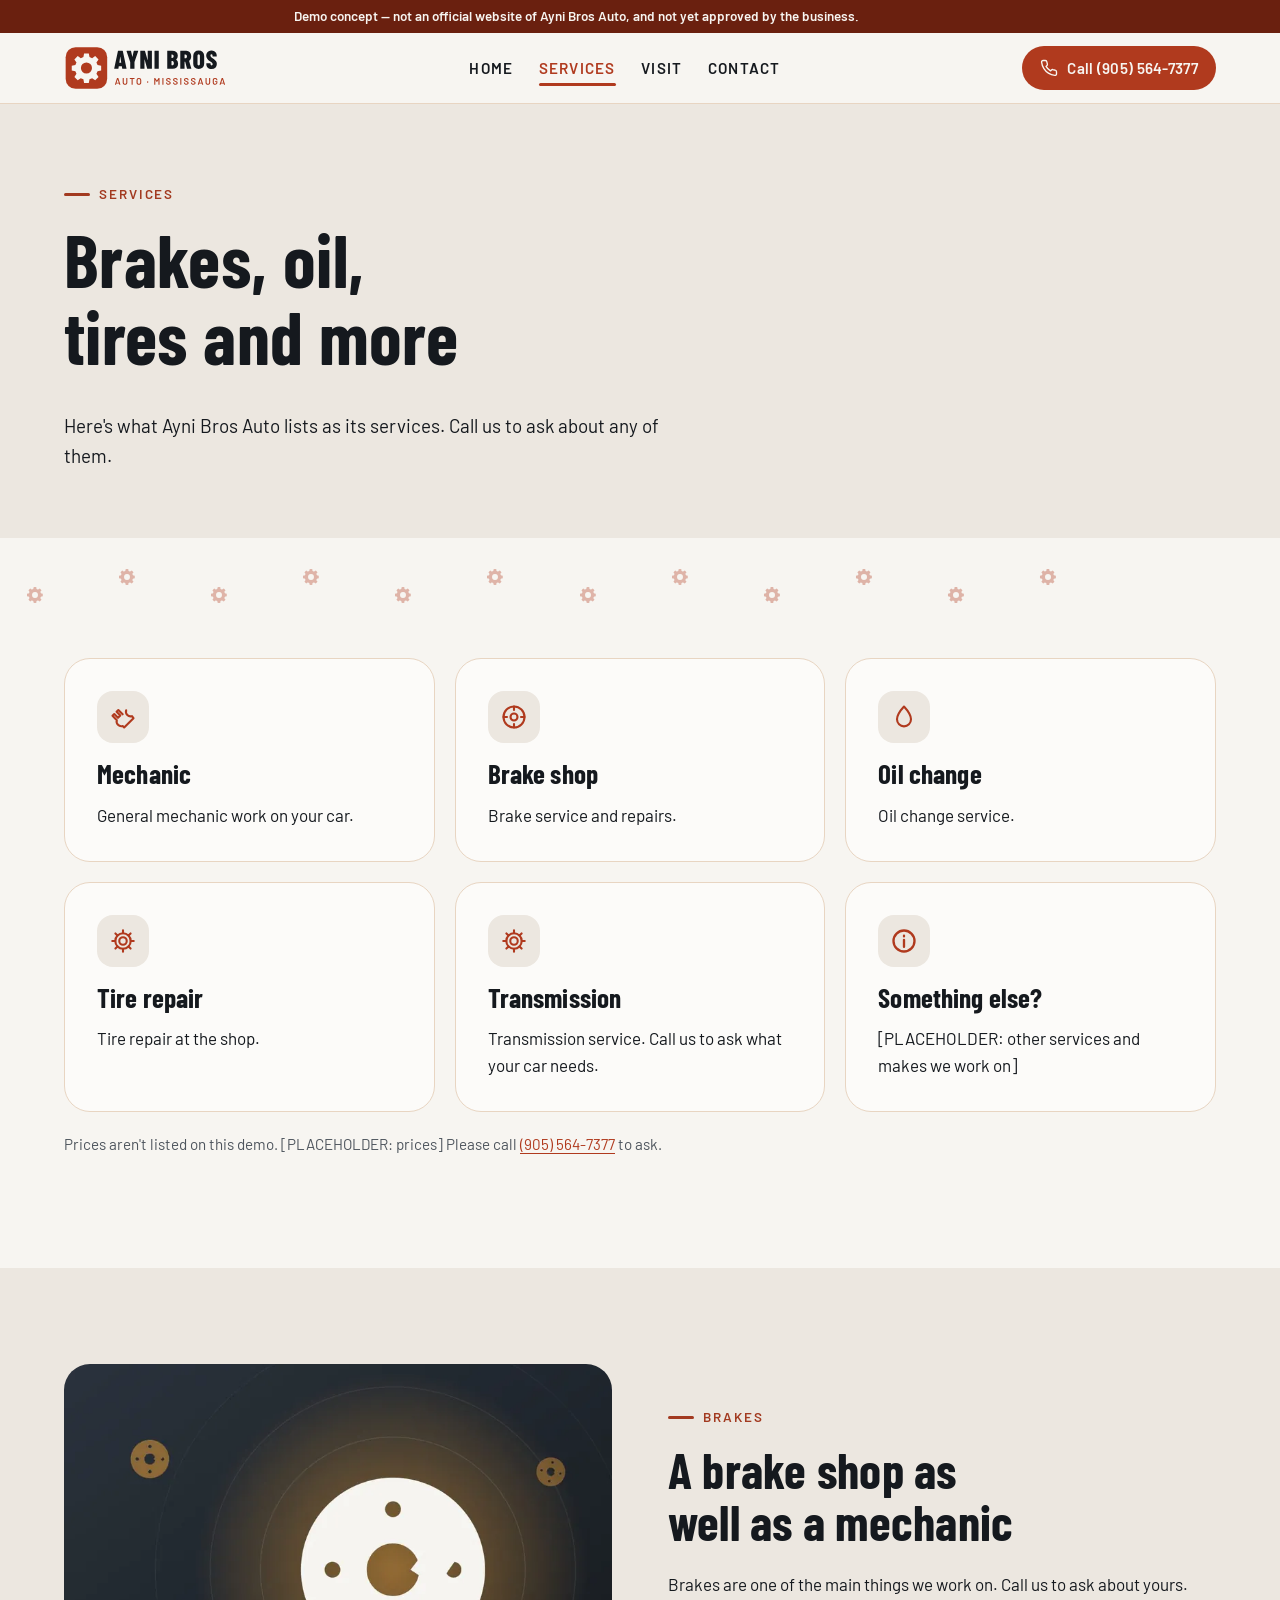
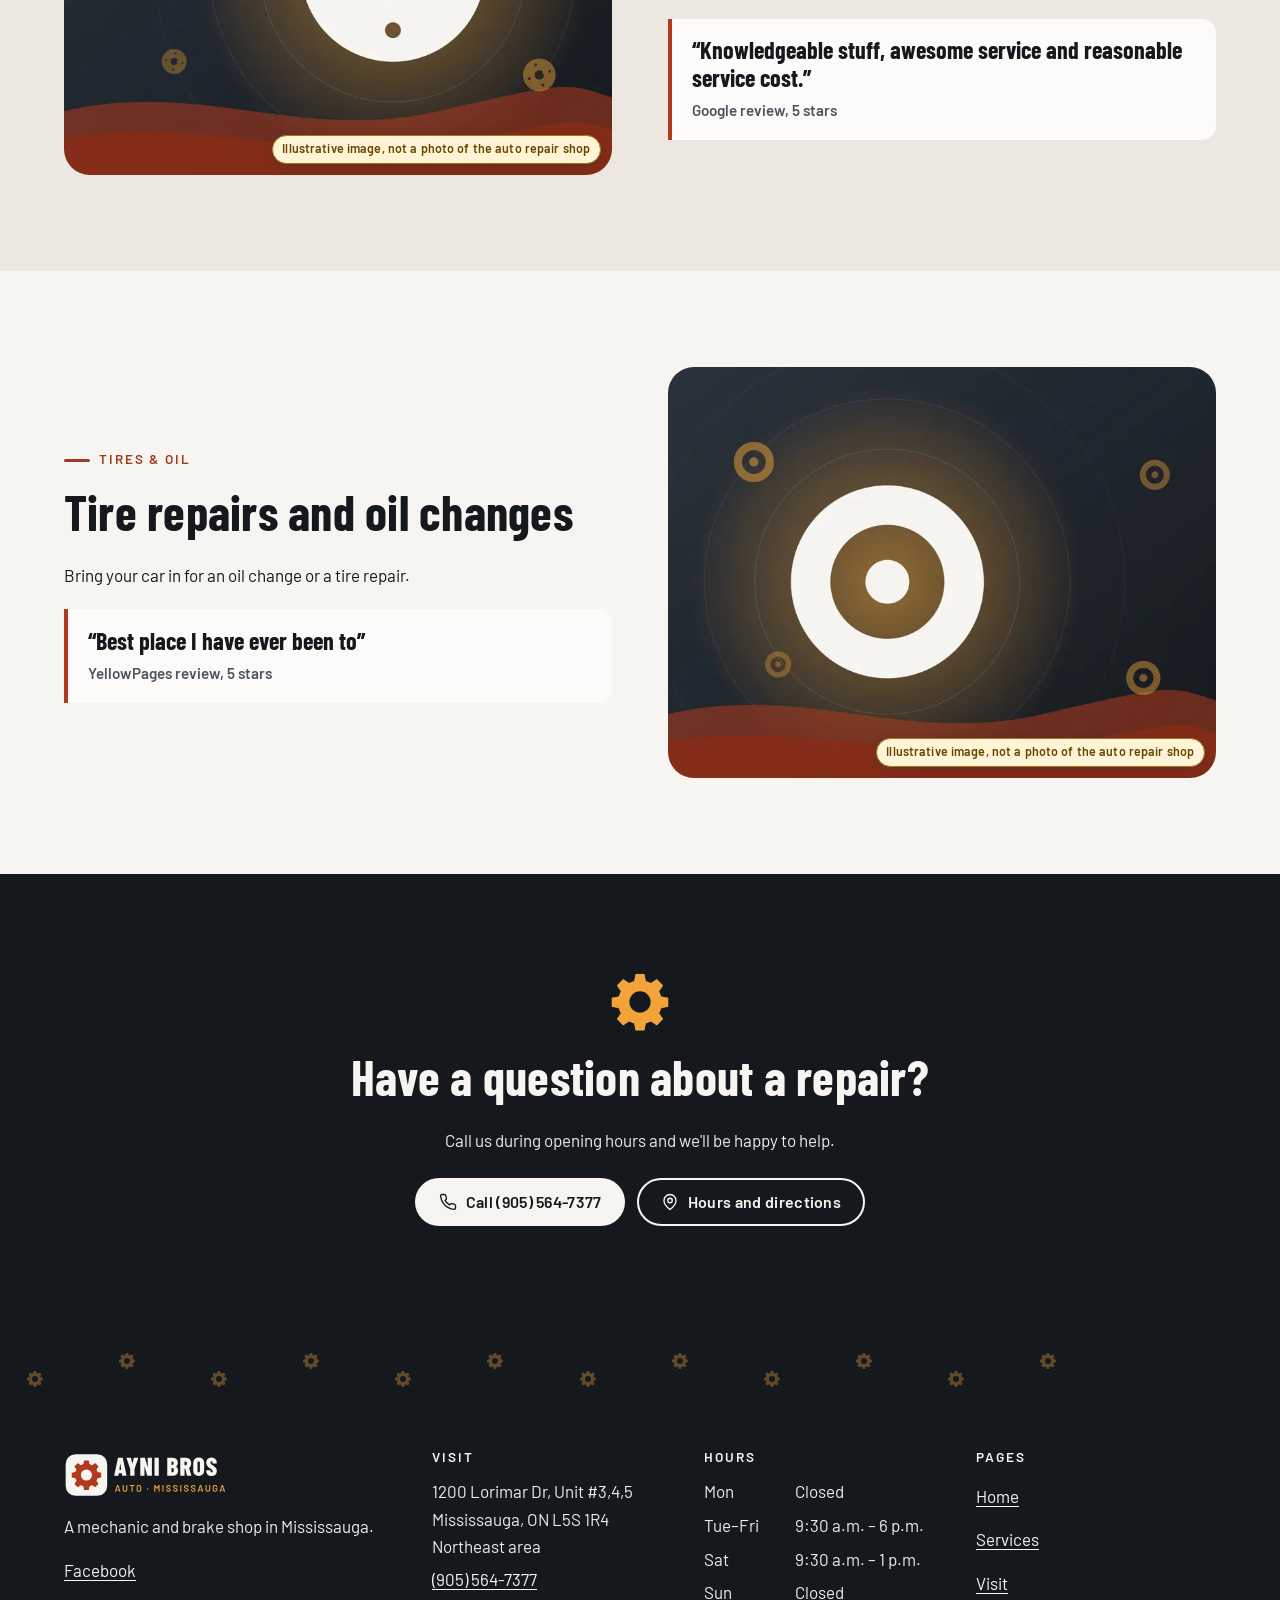
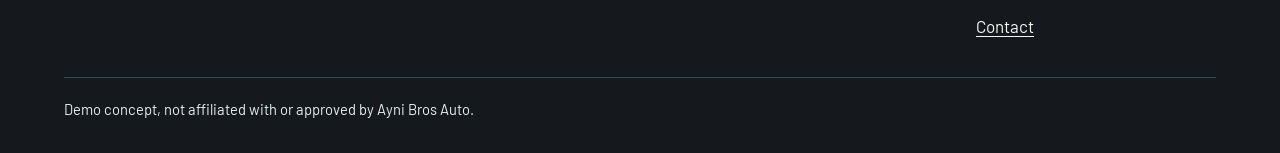
==== services.html @ d92e875d "Publish the static site and GitHub Pages workflow. Co-authored-by: mikelagumbay22 <mikelagumbay22@us" ====
<!DOCTYPE html>
<html lang="en-CA">
<head>
  <meta charset="utf-8">
  <meta name="viewport" content="width=device-width, initial-scale=1, viewport-fit=cover">
  <script>document.documentElement.classList.add("js")</script>
  <title>Services | Ayni Bros Auto (demo concept)</title>
  <meta name="description" content="Demo concept website for Ayni Bros Auto, a mechanic and brake shop in Mississauga — not the official site. Brakes, oil, tires and transmission.">
  <meta property="og:type" content="website">
  <meta property="og:site_name" content="Ayni Bros Auto (demo concept)">
  <meta property="og:locale" content="en_CA">
  <meta property="og:title" content="Services | Ayni Bros Auto (demo concept)">
  <meta property="og:description" content="Demo concept website for Ayni Bros Auto, a mechanic and brake shop in Mississauga — not the official site. Brakes, oil, tires and transmission.">
  <meta property="og:url" content="https://mikelagumbay22.github.io/ayni-bros-auto-demo/services.html">
  <meta property="og:image" content="https://mikelagumbay22.github.io/ayni-bros-auto-demo/img/og-image.jpg">
  <meta property="og:image:type" content="image/jpeg">
  <meta property="og:image:width" content="1200">
  <meta property="og:image:height" content="630">
  <meta property="og:image:alt" content="Demo concept, not the official site. A grey car raised on a two-post lift in a garage, with a rear wheel off and the brake disc showing (illustrative image, not a photo of the auto repair shop)">
  <meta name="twitter:card" content="summary_large_image">
  <meta name="twitter:title" content="Services | Ayni Bros Auto (demo concept)">
  <meta name="twitter:description" content="Demo concept website for Ayni Bros Auto, a mechanic and brake shop in Mississauga — not the official site. Brakes, oil, tires and transmission.">
  <meta name="twitter:image" content="https://mikelagumbay22.github.io/ayni-bros-auto-demo/img/og-image.jpg">
  <meta name="twitter:image:alt" content="Demo concept, not the official site. A grey car raised on a two-post lift in a garage, with a rear wheel off and the brake disc showing (illustrative image, not a photo of the auto repair shop)">
  <meta name="robots" content="noindex, nofollow">
  <meta name="theme-color" content="#15191E">
  <link rel="preload" href="fonts/barlowcondensed-700-latin.woff2" as="font" type="font/woff2" crossorigin>
  <link rel="preload" href="fonts/barlow-400-latin.woff2" as="font" type="font/woff2" crossorigin>
  <link rel="preload" href="fonts/barlow-600-latin.woff2" as="font" type="font/woff2" crossorigin>
  <link rel="stylesheet" href="css/site.css?v=4689af2e">
  <link rel="icon" href="img/favicon.ico" sizes="any">
  <link rel="icon" type="image/png" sizes="512x512" href="img/favicon-512.png">
  <link rel="apple-touch-icon" href="img/apple-touch-icon.png">
</head>
<body class="page-services" data-hours='[{"day": "Monday", "display": "Closed", "closed": true, "opens": "", "closes": ""}, {"day": "Tuesday", "display": "9:30 a.m. – 6 p.m.", "closed": false, "opens": "09:30", "closes": "18:00"}, {"day": "Wednesday", "display": "9:30 a.m. – 6 p.m.", "closed": false, "opens": "09:30", "closes": "18:00"}, {"day": "Thursday", "display": "9:30 a.m. – 6 p.m.", "closed": false, "opens": "09:30", "closes": "18:00"}, {"day": "Friday", "display": "9:30 a.m. – 6 p.m.", "closed": false, "opens": "09:30", "closes": "18:00"}, {"day": "Saturday", "display": "9:30 a.m. – 1 p.m.", "closed": false, "opens": "09:30", "closes": "13:00"}, {"day": "Sunday", "display": "Closed", "closed": true, "opens": "", "closes": ""}]'>
<aside class="demo-banner" aria-label="Demo notice">
  <p class="container">Demo concept — not an official website of Ayni Bros Auto, and not yet approved by the business.</p>
</aside>
<a class="skip-link" href="#main">Skip to content</a>
<header class="site-header">
  <div class="container header-inner">
    <a class="brand" href="index.html">
      <img src="img/logo.svg" alt="Ayni Bros Auto, home" width="196" height="60">
    </a>
    <nav class="site-nav desktop-nav" aria-label="Main">
      <ul>
        <li><a href="index.html">Home</a></li>
        <li><a href="services.html" aria-current="page">Services</a></li>
        <li><a href="visit.html">Visit</a></li>
        <li><a href="contact.html">Contact</a></li>
      </ul>
    </nav>
    <div class="header-actions">
      <a class="btn btn--primary btn--sm header-cta" href="tel:+19055647377"><svg viewBox="0 0 24 24" fill="none" stroke="currentColor" stroke-width="1.8" stroke-linecap="round" stroke-linejoin="round" aria-hidden="true" focusable="false"><path d="M22 16.9v3a2 2 0 0 1-2.2 2 19.8 19.8 0 0 1-8.6-3.1 19.5 19.5 0 0 1-6-6A19.8 19.8 0 0 1 2.1 4.2 2 2 0 0 1 4.1 2h3a2 2 0 0 1 2 1.7c.1 1 .4 1.9.7 2.8a2 2 0 0 1-.5 2.1L8 9.9a16 16 0 0 0 6 6l1.3-1.3a2 2 0 0 1 2.1-.4c.9.3 1.8.6 2.8.7a2 2 0 0 1 1.7 2z"/></svg>Call (905) 564-7377</a>
      <button type="button" class="menu-toggle" id="menu-toggle" aria-controls="mobile-nav" aria-expanded="false">
        <span class="burger" aria-hidden="true"><span></span><span></span><span></span></span>
        <span class="menu-toggle__label">Menu</span>
      </button>
    </div>
  </div>
  <div class="mobile-nav" id="mobile-nav" hidden>
    <nav aria-label="Mobile">
      <ul>
        <li style="--i:0"><a href="index.html">Home</a></li>
        <li style="--i:1"><a href="services.html" aria-current="page">Services</a></li>
        <li style="--i:2"><a href="visit.html">Visit</a></li>
        <li style="--i:3"><a href="contact.html">Contact</a></li>
        <li style="--i:4"><a class="mobile-nav__cta" href="tel:+19055647377"><svg viewBox="0 0 24 24" fill="none" stroke="currentColor" stroke-width="1.8" stroke-linecap="round" stroke-linejoin="round" aria-hidden="true" focusable="false"><path d="M22 16.9v3a2 2 0 0 1-2.2 2 19.8 19.8 0 0 1-8.6-3.1 19.5 19.5 0 0 1-6-6A19.8 19.8 0 0 1 2.1 4.2 2 2 0 0 1 4.1 2h3a2 2 0 0 1 2 1.7c.1 1 .4 1.9.7 2.8a2 2 0 0 1-.5 2.1L8 9.9a16 16 0 0 0 6 6l1.3-1.3a2 2 0 0 1 2.1-.4c.9.3 1.8.6 2.8.7a2 2 0 0 1 1.7 2z"/></svg>Call (905) 564-7377</a></li>
      </ul>
    </nav>
  </div>
</header>
<main id="main">

<section class="page-hero" aria-labelledby="services-title">
  <div class="container"><div class="section-head">
    <p class="eyebrow">Services</p>
    <h1 id="services-title">Brakes, oil, tires and more</h1>
    <p class="lead">Here&#39;s what Ayni Bros Auto lists as its services. Call us to ask about any of them.</p>
  </div></div>
</section>
<div class="trail " aria-hidden="true" data-trail>
  <div class="trail__prints">
    <svg class="trail__print" style="left:2.0%;--i:0" viewBox="0 0 24 24" fill="currentColor" focusable="false"><path d="M10.3 1.5h3.4l.5 2.6 1.9.8 2.2-1.5 2.4 2.4-1.5 2.2.8 1.9 2.6.5v3.4l-2.6.5-.8 1.9 1.5 2.2-2.4 2.4-2.2-1.5-1.9.8-.5 2.6h-3.4l-.5-2.6-1.9-.8-2.2 1.5-2.4-2.4 1.5-2.2-.8-1.9-2.6-.5v-3.4l2.6-.5.8-1.9-1.5-2.2 2.4-2.4 2.2 1.5 1.9-.8zM12 8a4 4 0 1 0 0 8 4 4 0 0 0 0-8z"/></svg>
    <svg class="trail__print is-up" style="left:9.2%;--i:1" viewBox="0 0 24 24" fill="currentColor" focusable="false"><path d="M10.3 1.5h3.4l.5 2.6 1.9.8 2.2-1.5 2.4 2.4-1.5 2.2.8 1.9 2.6.5v3.4l-2.6.5-.8 1.9 1.5 2.2-2.4 2.4-2.2-1.5-1.9.8-.5 2.6h-3.4l-.5-2.6-1.9-.8-2.2 1.5-2.4-2.4 1.5-2.2-.8-1.9-2.6-.5v-3.4l2.6-.5.8-1.9-1.5-2.2 2.4-2.4 2.2 1.5 1.9-.8zM12 8a4 4 0 1 0 0 8 4 4 0 0 0 0-8z"/></svg>
    <svg class="trail__print" style="left:16.4%;--i:2" viewBox="0 0 24 24" fill="currentColor" focusable="false"><path d="M10.3 1.5h3.4l.5 2.6 1.9.8 2.2-1.5 2.4 2.4-1.5 2.2.8 1.9 2.6.5v3.4l-2.6.5-.8 1.9 1.5 2.2-2.4 2.4-2.2-1.5-1.9.8-.5 2.6h-3.4l-.5-2.6-1.9-.8-2.2 1.5-2.4-2.4 1.5-2.2-.8-1.9-2.6-.5v-3.4l2.6-.5.8-1.9-1.5-2.2 2.4-2.4 2.2 1.5 1.9-.8zM12 8a4 4 0 1 0 0 8 4 4 0 0 0 0-8z"/></svg>
    <svg class="trail__print is-up" style="left:23.6%;--i:3" viewBox="0 0 24 24" fill="currentColor" focusable="false"><path d="M10.3 1.5h3.4l.5 2.6 1.9.8 2.2-1.5 2.4 2.4-1.5 2.2.8 1.9 2.6.5v3.4l-2.6.5-.8 1.9 1.5 2.2-2.4 2.4-2.2-1.5-1.9.8-.5 2.6h-3.4l-.5-2.6-1.9-.8-2.2 1.5-2.4-2.4 1.5-2.2-.8-1.9-2.6-.5v-3.4l2.6-.5.8-1.9-1.5-2.2 2.4-2.4 2.2 1.5 1.9-.8zM12 8a4 4 0 1 0 0 8 4 4 0 0 0 0-8z"/></svg>
    <svg class="trail__print" style="left:30.8%;--i:4" viewBox="0 0 24 24" fill="currentColor" focusable="false"><path d="M10.3 1.5h3.4l.5 2.6 1.9.8 2.2-1.5 2.4 2.4-1.5 2.2.8 1.9 2.6.5v3.4l-2.6.5-.8 1.9 1.5 2.2-2.4 2.4-2.2-1.5-1.9.8-.5 2.6h-3.4l-.5-2.6-1.9-.8-2.2 1.5-2.4-2.4 1.5-2.2-.8-1.9-2.6-.5v-3.4l2.6-.5.8-1.9-1.5-2.2 2.4-2.4 2.2 1.5 1.9-.8zM12 8a4 4 0 1 0 0 8 4 4 0 0 0 0-8z"/></svg>
    <svg class="trail__print is-up" style="left:38.0%;--i:5" viewBox="0 0 24 24" fill="currentColor" focusable="false"><path d="M10.3 1.5h3.4l.5 2.6 1.9.8 2.2-1.5 2.4 2.4-1.5 2.2.8 1.9 2.6.5v3.4l-2.6.5-.8 1.9 1.5 2.2-2.4 2.4-2.2-1.5-1.9.8-.5 2.6h-3.4l-.5-2.6-1.9-.8-2.2 1.5-2.4-2.4 1.5-2.2-.8-1.9-2.6-.5v-3.4l2.6-.5.8-1.9-1.5-2.2 2.4-2.4 2.2 1.5 1.9-.8zM12 8a4 4 0 1 0 0 8 4 4 0 0 0 0-8z"/></svg>
    <svg class="trail__print" style="left:45.2%;--i:6" viewBox="0 0 24 24" fill="currentColor" focusable="false"><path d="M10.3 1.5h3.4l.5 2.6 1.9.8 2.2-1.5 2.4 2.4-1.5 2.2.8 1.9 2.6.5v3.4l-2.6.5-.8 1.9 1.5 2.2-2.4 2.4-2.2-1.5-1.9.8-.5 2.6h-3.4l-.5-2.6-1.9-.8-2.2 1.5-2.4-2.4 1.5-2.2-.8-1.9-2.6-.5v-3.4l2.6-.5.8-1.9-1.5-2.2 2.4-2.4 2.2 1.5 1.9-.8zM12 8a4 4 0 1 0 0 8 4 4 0 0 0 0-8z"/></svg>
    <svg class="trail__print is-up" style="left:52.4%;--i:7" viewBox="0 0 24 24" fill="currentColor" focusable="false"><path d="M10.3 1.5h3.4l.5 2.6 1.9.8 2.2-1.5 2.4 2.4-1.5 2.2.8 1.9 2.6.5v3.4l-2.6.5-.8 1.9 1.5 2.2-2.4 2.4-2.2-1.5-1.9.8-.5 2.6h-3.4l-.5-2.6-1.9-.8-2.2 1.5-2.4-2.4 1.5-2.2-.8-1.9-2.6-.5v-3.4l2.6-.5.8-1.9-1.5-2.2 2.4-2.4 2.2 1.5 1.9-.8zM12 8a4 4 0 1 0 0 8 4 4 0 0 0 0-8z"/></svg>
    <svg class="trail__print" style="left:59.6%;--i:8" viewBox="0 0 24 24" fill="currentColor" focusable="false"><path d="M10.3 1.5h3.4l.5 2.6 1.9.8 2.2-1.5 2.4 2.4-1.5 2.2.8 1.9 2.6.5v3.4l-2.6.5-.8 1.9 1.5 2.2-2.4 2.4-2.2-1.5-1.9.8-.5 2.6h-3.4l-.5-2.6-1.9-.8-2.2 1.5-2.4-2.4 1.5-2.2-.8-1.9-2.6-.5v-3.4l2.6-.5.8-1.9-1.5-2.2 2.4-2.4 2.2 1.5 1.9-.8zM12 8a4 4 0 1 0 0 8 4 4 0 0 0 0-8z"/></svg>
    <svg class="trail__print is-up" style="left:66.8%;--i:9" viewBox="0 0 24 24" fill="currentColor" focusable="false"><path d="M10.3 1.5h3.4l.5 2.6 1.9.8 2.2-1.5 2.4 2.4-1.5 2.2.8 1.9 2.6.5v3.4l-2.6.5-.8 1.9 1.5 2.2-2.4 2.4-2.2-1.5-1.9.8-.5 2.6h-3.4l-.5-2.6-1.9-.8-2.2 1.5-2.4-2.4 1.5-2.2-.8-1.9-2.6-.5v-3.4l2.6-.5.8-1.9-1.5-2.2 2.4-2.4 2.2 1.5 1.9-.8zM12 8a4 4 0 1 0 0 8 4 4 0 0 0 0-8z"/></svg>
    <svg class="trail__print" style="left:74.0%;--i:10" viewBox="0 0 24 24" fill="currentColor" focusable="false"><path d="M10.3 1.5h3.4l.5 2.6 1.9.8 2.2-1.5 2.4 2.4-1.5 2.2.8 1.9 2.6.5v3.4l-2.6.5-.8 1.9 1.5 2.2-2.4 2.4-2.2-1.5-1.9.8-.5 2.6h-3.4l-.5-2.6-1.9-.8-2.2 1.5-2.4-2.4 1.5-2.2-.8-1.9-2.6-.5v-3.4l2.6-.5.8-1.9-1.5-2.2 2.4-2.4 2.2 1.5 1.9-.8zM12 8a4 4 0 1 0 0 8 4 4 0 0 0 0-8z"/></svg>
    <svg class="trail__print is-up" style="left:81.2%;--i:11" viewBox="0 0 24 24" fill="currentColor" focusable="false"><path d="M10.3 1.5h3.4l.5 2.6 1.9.8 2.2-1.5 2.4 2.4-1.5 2.2.8 1.9 2.6.5v3.4l-2.6.5-.8 1.9 1.5 2.2-2.4 2.4-2.2-1.5-1.9.8-.5 2.6h-3.4l-.5-2.6-1.9-.8-2.2 1.5-2.4-2.4 1.5-2.2-.8-1.9-2.6-.5v-3.4l2.6-.5.8-1.9-1.5-2.2 2.4-2.4 2.2 1.5 1.9-.8zM12 8a4 4 0 1 0 0 8 4 4 0 0 0 0-8z"/></svg>
  </div>
  <div class="container" style="position:relative;height:100%;container-type:inline-size">
  </div>
</div>

<section class="section section--tight" aria-label="Services">
  <div class="container">
    <ul class="card-grid card-grid--3 services-grid">
      <li class="card service-card tilt reveal" style="--d: 0.0s" id="mechanic" data-tilt>
        <span class="icon-chip"><svg viewBox="0 0 24 24" fill="none" stroke="currentColor" stroke-width="1.8" stroke-linecap="round" stroke-linejoin="round" aria-hidden="true" focusable="false"><path d="M14.7 6.3a4 4 0 0 0 5 5L21 13l-8 8-1.3-1.3a4 4 0 0 1-5-5L3 11l1.5-1.5 3.2 3.2 2-2-3.2-3.2L8 6l3.7 3.7"/></svg></span>
        <h2 class="h3">Mechanic</h2>
        <p>General mechanic work on your car.</p>
      </li>
      <li class="card service-card tilt reveal" style="--d: 0.1s" id="brakes" data-tilt>
        <span class="icon-chip"><svg viewBox="0 0 24 24" fill="none" stroke="currentColor" stroke-width="1.8" stroke-linecap="round" stroke-linejoin="round" aria-hidden="true" focusable="false"><circle cx="12" cy="12" r="9"/><circle cx="12" cy="12" r="3"/><path d="M12 3v3M12 18v3M3 12h3M18 12h3"/></svg></span>
        <h2 class="h3">Brake shop</h2>
        <p>Brake service and repairs.</p>
      </li>
      <li class="card service-card tilt reveal" style="--d: 0.2s" id="oil" data-tilt>
        <span class="icon-chip"><svg viewBox="0 0 24 24" fill="none" stroke="currentColor" stroke-width="1.8" stroke-linecap="round" stroke-linejoin="round" aria-hidden="true" focusable="false"><path d="M12 3s6 6.5 6 11a6 6 0 0 1-12 0c0-4.5 6-11 6-11z"/></svg></span>
        <h2 class="h3">Oil change</h2>
        <p>Oil change service.</p>
      </li>
      <li class="card service-card tilt reveal" style="--d: 0.0s" id="tires" data-tilt>
        <span class="icon-chip"><svg viewBox="0 0 24 24" fill="none" stroke="currentColor" stroke-width="1.8" stroke-linecap="round" stroke-linejoin="round" aria-hidden="true" focusable="false"><circle cx="12" cy="12" r="3.2"/><path d="M12 2.8v2.6M12 18.6v2.6M2.8 12h2.6M18.6 12h2.6M5.5 5.5l1.8 1.8M16.7 16.7l1.8 1.8M5.5 18.5l1.8-1.8M16.7 7.3l1.8-1.8"/><circle cx="12" cy="12" r="6.6"/></svg></span>
        <h2 class="h3">Tire repair</h2>
        <p>Tire repair at the shop.</p>
      </li>
      <li class="card service-card tilt reveal" style="--d: 0.1s" id="transmission" data-tilt>
        <span class="icon-chip"><svg viewBox="0 0 24 24" fill="none" stroke="currentColor" stroke-width="1.8" stroke-linecap="round" stroke-linejoin="round" aria-hidden="true" focusable="false"><circle cx="12" cy="12" r="3.2"/><path d="M12 2.8v2.6M12 18.6v2.6M2.8 12h2.6M18.6 12h2.6M5.5 5.5l1.8 1.8M16.7 16.7l1.8 1.8M5.5 18.5l1.8-1.8M16.7 7.3l1.8-1.8"/><circle cx="12" cy="12" r="6.6"/></svg></span>
        <h2 class="h3">Transmission</h2>
        <p>Transmission service. Call us to ask what your car needs.</p>
      </li>
      <li class="card service-card tilt reveal" style="--d: 0.2s" id="more" data-tilt>
        <span class="icon-chip"><svg viewBox="0 0 24 24" fill="none" stroke="currentColor" stroke-width="2" stroke-linecap="round" stroke-linejoin="round" aria-hidden="true" focusable="false"><circle cx="12" cy="12" r="9"/><path d="M12 11v6M12 7.5v.5"/></svg></span>
        <h2 class="h3">Something else?</h2>
        <p>[PLACEHOLDER: other services and makes we work on]</p>
      </li>
    </ul>
    <p class="note reveal" style="margin-top:1.25rem">Prices aren't listed on this demo. [PLACEHOLDER: prices] Please call <a href="tel:+19055647377">(905) 564-7377</a> to ask.</p>
  </div>
</section>
<section class="section section--alt" aria-labelledby="cats-title">
  <div class="container split">
    <div class="reveal reveal-l"><div class="media "><span class="ph-badge image-badge">Illustrative image, not a photo of the auto repair shop</span>
  <img src="img/brakes-800.webp" srcset="img/brakes-480.webp 480w, img/brakes-800.webp 800w, img/brakes-1200.webp 1200w" sizes="(min-width: 900px) 540px, 92vw" width="1200" height="900" alt="Illustration of a brake disc and caliper on a dark background" loading="lazy" decoding="async">
</div></div>
    <div class="reveal reveal-r">
      <p class="eyebrow">Brakes</p>
      <h2 id="cats-title">A brake shop as well as a mechanic</h2>
      <p>Brakes are one of the main things we work on. Call us to ask about yours.</p>
      <figure class="feature-quote"><blockquote style="margin:0"><p>“Knowledgeable stuff, awesome service and reasonable service cost.”</p></blockquote><figcaption>Google review, 5 stars</figcaption></figure>
    </div>
  </div>
</section>
<section class="section" aria-labelledby="boutique-title">
  <div class="container split split--flip">
    <div class="reveal reveal-r"><div class="media "><span class="ph-badge image-badge">Illustrative image, not a photo of the auto repair shop</span>
  <img src="img/tires-800.webp" srcset="img/tires-480.webp 480w, img/tires-800.webp 800w, img/tires-1200.webp 1200w" sizes="(min-width: 900px) 540px, 92vw" width="1200" height="900" alt="Illustration of a car tire on a dark background" loading="lazy" decoding="async">
</div></div>
    <div class="reveal reveal-l">
      <p class="eyebrow">Tires &amp; oil</p>
      <h2 id="boutique-title">Tire repairs and oil changes</h2>
      <p>Bring your car in for an oil change or a tire repair.</p>
      <figure class="feature-quote"><blockquote style="margin:0"><p>“Best place I have ever been to”</p></blockquote><figcaption>YellowPages review, 5 stars</figcaption></figure>
    </div>
  </div>
</section>

<section class="section cta-band on-dark" aria-labelledby="services-cta-title">
  <div class="container reveal">
    <div class="mini-paw" aria-hidden="true">
  <svg class="mini-paw__icon" viewBox="0 0 24 24" fill="currentColor" focusable="false"><path d="M10.3 1.5h3.4l.5 2.6 1.9.8 2.2-1.5 2.4 2.4-1.5 2.2.8 1.9 2.6.5v3.4l-2.6.5-.8 1.9 1.5 2.2-2.4 2.4-2.2-1.5-1.9.8-.5 2.6h-3.4l-.5-2.6-1.9-.8-2.2 1.5-2.4-2.4 1.5-2.2-.8-1.9-2.6-.5v-3.4l2.6-.5.8-1.9-1.5-2.2 2.4-2.4 2.2 1.5 1.9-.8zM12 8a4 4 0 1 0 0 8 4 4 0 0 0 0-8z"/></svg>
  <span class="pup__bubble" style="left:4%;top:30%;width:18%;--i:0"></span>
  <span class="pup__bubble" style="left:72%;top:10%;width:14%;--i:1"></span>
  <span class="pup__bubble" style="left:80%;top:46%;width:11%;--i:2"></span>
</div>
    <h2 id="services-cta-title">Have a question about a repair?</h2>
    <p>Call us during opening hours and we&#39;ll be happy to help.</p>
    <div class="btn-row">
      <a class="btn btn--light" href="tel:+19055647377"><svg viewBox="0 0 24 24" fill="none" stroke="currentColor" stroke-width="1.8" stroke-linecap="round" stroke-linejoin="round" aria-hidden="true" focusable="false"><path d="M22 16.9v3a2 2 0 0 1-2.2 2 19.8 19.8 0 0 1-8.6-3.1 19.5 19.5 0 0 1-6-6A19.8 19.8 0 0 1 2.1 4.2 2 2 0 0 1 4.1 2h3a2 2 0 0 1 2 1.7c.1 1 .4 1.9.7 2.8a2 2 0 0 1-.5 2.1L8 9.9a16 16 0 0 0 6 6l1.3-1.3a2 2 0 0 1 2.1-.4c.9.3 1.8.6 2.8.7a2 2 0 0 1 1.7 2z"/></svg>Call (905) 564-7377</a>
      <a class="btn btn--outline-light" href="visit.html"><svg viewBox="0 0 24 24" fill="none" stroke="currentColor" stroke-width="1.8" stroke-linecap="round" stroke-linejoin="round" aria-hidden="true" focusable="false"><path d="M20 10c0 6-8 12-8 12S4 16 4 10a8 8 0 0 1 16 0z"/><circle cx="12" cy="10" r="3"/></svg>Hours and directions</a>
    </div>
  </div>
</section>

</main>
<div class="trail trail--dark" aria-hidden="true" data-trail>
  <div class="trail__prints">
    <svg class="trail__print" style="left:2.0%;--i:0" viewBox="0 0 24 24" fill="currentColor" focusable="false"><path d="M10.3 1.5h3.4l.5 2.6 1.9.8 2.2-1.5 2.4 2.4-1.5 2.2.8 1.9 2.6.5v3.4l-2.6.5-.8 1.9 1.5 2.2-2.4 2.4-2.2-1.5-1.9.8-.5 2.6h-3.4l-.5-2.6-1.9-.8-2.2 1.5-2.4-2.4 1.5-2.2-.8-1.9-2.6-.5v-3.4l2.6-.5.8-1.9-1.5-2.2 2.4-2.4 2.2 1.5 1.9-.8zM12 8a4 4 0 1 0 0 8 4 4 0 0 0 0-8z"/></svg>
    <svg class="trail__print is-up" style="left:9.2%;--i:1" viewBox="0 0 24 24" fill="currentColor" focusable="false"><path d="M10.3 1.5h3.4l.5 2.6 1.9.8 2.2-1.5 2.4 2.4-1.5 2.2.8 1.9 2.6.5v3.4l-2.6.5-.8 1.9 1.5 2.2-2.4 2.4-2.2-1.5-1.9.8-.5 2.6h-3.4l-.5-2.6-1.9-.8-2.2 1.5-2.4-2.4 1.5-2.2-.8-1.9-2.6-.5v-3.4l2.6-.5.8-1.9-1.5-2.2 2.4-2.4 2.2 1.5 1.9-.8zM12 8a4 4 0 1 0 0 8 4 4 0 0 0 0-8z"/></svg>
    <svg class="trail__print" style="left:16.4%;--i:2" viewBox="0 0 24 24" fill="currentColor" focusable="false"><path d="M10.3 1.5h3.4l.5 2.6 1.9.8 2.2-1.5 2.4 2.4-1.5 2.2.8 1.9 2.6.5v3.4l-2.6.5-.8 1.9 1.5 2.2-2.4 2.4-2.2-1.5-1.9.8-.5 2.6h-3.4l-.5-2.6-1.9-.8-2.2 1.5-2.4-2.4 1.5-2.2-.8-1.9-2.6-.5v-3.4l2.6-.5.8-1.9-1.5-2.2 2.4-2.4 2.2 1.5 1.9-.8zM12 8a4 4 0 1 0 0 8 4 4 0 0 0 0-8z"/></svg>
    <svg class="trail__print is-up" style="left:23.6%;--i:3" viewBox="0 0 24 24" fill="currentColor" focusable="false"><path d="M10.3 1.5h3.4l.5 2.6 1.9.8 2.2-1.5 2.4 2.4-1.5 2.2.8 1.9 2.6.5v3.4l-2.6.5-.8 1.9 1.5 2.2-2.4 2.4-2.2-1.5-1.9.8-.5 2.6h-3.4l-.5-2.6-1.9-.8-2.2 1.5-2.4-2.4 1.5-2.2-.8-1.9-2.6-.5v-3.4l2.6-.5.8-1.9-1.5-2.2 2.4-2.4 2.2 1.5 1.9-.8zM12 8a4 4 0 1 0 0 8 4 4 0 0 0 0-8z"/></svg>
    <svg class="trail__print" style="left:30.8%;--i:4" viewBox="0 0 24 24" fill="currentColor" focusable="false"><path d="M10.3 1.5h3.4l.5 2.6 1.9.8 2.2-1.5 2.4 2.4-1.5 2.2.8 1.9 2.6.5v3.4l-2.6.5-.8 1.9 1.5 2.2-2.4 2.4-2.2-1.5-1.9.8-.5 2.6h-3.4l-.5-2.6-1.9-.8-2.2 1.5-2.4-2.4 1.5-2.2-.8-1.9-2.6-.5v-3.4l2.6-.5.8-1.9-1.5-2.2 2.4-2.4 2.2 1.5 1.9-.8zM12 8a4 4 0 1 0 0 8 4 4 0 0 0 0-8z"/></svg>
    <svg class="trail__print is-up" style="left:38.0%;--i:5" viewBox="0 0 24 24" fill="currentColor" focusable="false"><path d="M10.3 1.5h3.4l.5 2.6 1.9.8 2.2-1.5 2.4 2.4-1.5 2.2.8 1.9 2.6.5v3.4l-2.6.5-.8 1.9 1.5 2.2-2.4 2.4-2.2-1.5-1.9.8-.5 2.6h-3.4l-.5-2.6-1.9-.8-2.2 1.5-2.4-2.4 1.5-2.2-.8-1.9-2.6-.5v-3.4l2.6-.5.8-1.9-1.5-2.2 2.4-2.4 2.2 1.5 1.9-.8zM12 8a4 4 0 1 0 0 8 4 4 0 0 0 0-8z"/></svg>
    <svg class="trail__print" style="left:45.2%;--i:6" viewBox="0 0 24 24" fill="currentColor" focusable="false"><path d="M10.3 1.5h3.4l.5 2.6 1.9.8 2.2-1.5 2.4 2.4-1.5 2.2.8 1.9 2.6.5v3.4l-2.6.5-.8 1.9 1.5 2.2-2.4 2.4-2.2-1.5-1.9.8-.5 2.6h-3.4l-.5-2.6-1.9-.8-2.2 1.5-2.4-2.4 1.5-2.2-.8-1.9-2.6-.5v-3.4l2.6-.5.8-1.9-1.5-2.2 2.4-2.4 2.2 1.5 1.9-.8zM12 8a4 4 0 1 0 0 8 4 4 0 0 0 0-8z"/></svg>
    <svg class="trail__print is-up" style="left:52.4%;--i:7" viewBox="0 0 24 24" fill="currentColor" focusable="false"><path d="M10.3 1.5h3.4l.5 2.6 1.9.8 2.2-1.5 2.4 2.4-1.5 2.2.8 1.9 2.6.5v3.4l-2.6.5-.8 1.9 1.5 2.2-2.4 2.4-2.2-1.5-1.9.8-.5 2.6h-3.4l-.5-2.6-1.9-.8-2.2 1.5-2.4-2.4 1.5-2.2-.8-1.9-2.6-.5v-3.4l2.6-.5.8-1.9-1.5-2.2 2.4-2.4 2.2 1.5 1.9-.8zM12 8a4 4 0 1 0 0 8 4 4 0 0 0 0-8z"/></svg>
    <svg class="trail__print" style="left:59.6%;--i:8" viewBox="0 0 24 24" fill="currentColor" focusable="false"><path d="M10.3 1.5h3.4l.5 2.6 1.9.8 2.2-1.5 2.4 2.4-1.5 2.2.8 1.9 2.6.5v3.4l-2.6.5-.8 1.9 1.5 2.2-2.4 2.4-2.2-1.5-1.9.8-.5 2.6h-3.4l-.5-2.6-1.9-.8-2.2 1.5-2.4-2.4 1.5-2.2-.8-1.9-2.6-.5v-3.4l2.6-.5.8-1.9-1.5-2.2 2.4-2.4 2.2 1.5 1.9-.8zM12 8a4 4 0 1 0 0 8 4 4 0 0 0 0-8z"/></svg>
    <svg class="trail__print is-up" style="left:66.8%;--i:9" viewBox="0 0 24 24" fill="currentColor" focusable="false"><path d="M10.3 1.5h3.4l.5 2.6 1.9.8 2.2-1.5 2.4 2.4-1.5 2.2.8 1.9 2.6.5v3.4l-2.6.5-.8 1.9 1.5 2.2-2.4 2.4-2.2-1.5-1.9.8-.5 2.6h-3.4l-.5-2.6-1.9-.8-2.2 1.5-2.4-2.4 1.5-2.2-.8-1.9-2.6-.5v-3.4l2.6-.5.8-1.9-1.5-2.2 2.4-2.4 2.2 1.5 1.9-.8zM12 8a4 4 0 1 0 0 8 4 4 0 0 0 0-8z"/></svg>
    <svg class="trail__print" style="left:74.0%;--i:10" viewBox="0 0 24 24" fill="currentColor" focusable="false"><path d="M10.3 1.5h3.4l.5 2.6 1.9.8 2.2-1.5 2.4 2.4-1.5 2.2.8 1.9 2.6.5v3.4l-2.6.5-.8 1.9 1.5 2.2-2.4 2.4-2.2-1.5-1.9.8-.5 2.6h-3.4l-.5-2.6-1.9-.8-2.2 1.5-2.4-2.4 1.5-2.2-.8-1.9-2.6-.5v-3.4l2.6-.5.8-1.9-1.5-2.2 2.4-2.4 2.2 1.5 1.9-.8zM12 8a4 4 0 1 0 0 8 4 4 0 0 0 0-8z"/></svg>
    <svg class="trail__print is-up" style="left:81.2%;--i:11" viewBox="0 0 24 24" fill="currentColor" focusable="false"><path d="M10.3 1.5h3.4l.5 2.6 1.9.8 2.2-1.5 2.4 2.4-1.5 2.2.8 1.9 2.6.5v3.4l-2.6.5-.8 1.9 1.5 2.2-2.4 2.4-2.2-1.5-1.9.8-.5 2.6h-3.4l-.5-2.6-1.9-.8-2.2 1.5-2.4-2.4 1.5-2.2-.8-1.9-2.6-.5v-3.4l2.6-.5.8-1.9-1.5-2.2 2.4-2.4 2.2 1.5 1.9-.8zM12 8a4 4 0 1 0 0 8 4 4 0 0 0 0-8z"/></svg>
  </div>
  <div class="container" style="position:relative;height:100%;container-type:inline-size">
  </div>
</div>
<footer class="site-footer on-dark">
  <div class="container">
    <div class="footer-grid">
      <div class="footer-brand">
        <a class="brand" href="index.html"><img src="img/logo-reversed.svg" alt="Ayni Bros Auto, home" width="196" height="60" loading="lazy" decoding="async"></a>
        <p>A mechanic and brake shop in Mississauga.</p><p><a href="http://www.facebook.com/1412658325627691" rel="noopener" target="_blank">Facebook<span class="visually-hidden"> (opens in a new tab)</span></a></p>
      </div>
      <div>
        <h2>Visit</h2>
        <ul>
          <li>1200 Lorimar Dr, Unit #3,4,5<br>Mississauga, ON L5S 1R4<br>Northeast area</li>
          <li><a href="tel:+19055647377">(905) 564-7377</a></li>
        </ul>
      </div>
      <div>
        <h2>Hours</h2>
        <ul>
          <li><span class="footer-day">Mon</span> Closed</li>
          <li><span class="footer-day">Tue–Fri</span> 9:30 a.m. – 6 p.m.</li>
          <li><span class="footer-day">Sat</span> 9:30 a.m. – 1 p.m.</li>
          <li><span class="footer-day">Sun</span> Closed</li>
        </ul>
      </div>
      <div>
        <h2>Pages</h2>
        <ul class="footer-nav">
          <li><a href="index.html">Home</a></li>
          <li><a href="services.html" aria-current="page">Services</a></li>
          <li><a href="visit.html">Visit</a></li>
          <li><a href="contact.html">Contact</a></li>
        </ul>
      </div>
    </div>
    <div class="footer-bottom">
      <p class="footer-legal">Demo concept, not affiliated with or approved by Ayni Bros Auto.</p>
    </div>
  </div>
</footer>
<nav class="mobile-callbar" aria-label="Quick actions">
  <a class="btn btn--primary" href="tel:+19055647377" aria-label="Call (905) 564-7377"><svg viewBox="0 0 24 24" fill="none" stroke="currentColor" stroke-width="1.8" stroke-linecap="round" stroke-linejoin="round" aria-hidden="true" focusable="false"><path d="M22 16.9v3a2 2 0 0 1-2.2 2 19.8 19.8 0 0 1-8.6-3.1 19.5 19.5 0 0 1-6-6A19.8 19.8 0 0 1 2.1 4.2 2 2 0 0 1 4.1 2h3a2 2 0 0 1 2 1.7c.1 1 .4 1.9.7 2.8a2 2 0 0 1-.5 2.1L8 9.9a16 16 0 0 0 6 6l1.3-1.3a2 2 0 0 1 2.1-.4c.9.3 1.8.6 2.8.7a2 2 0 0 1 1.7 2z"/></svg>Call</a>
  <a class="btn btn--ghost" href="https://www.google.com/maps/dir/?api=1&amp;destination=Ayni%20Bros%20Auto%2C%201200%20Lorimar%20Dr%20Unit%20%233%2C4%2C5%2C%20Mississauga%2C%20ON%20L5S%201R4" target="_blank" rel="noopener"><svg viewBox="0 0 24 24" fill="none" stroke="currentColor" stroke-width="1.8" stroke-linecap="round" stroke-linejoin="round" aria-hidden="true" focusable="false"><path d="M20 10c0 6-8 12-8 12S4 16 4 10a8 8 0 0 1 16 0z"/><circle cx="12" cy="10" r="3"/></svg>Directions<span class="visually-hidden"> (opens Google Maps in a new tab)</span></a>
  <a class="btn btn--ghost" href="services.html"><svg viewBox="0 0 24 24" fill="none" stroke="currentColor" stroke-width="1.8" stroke-linecap="round" stroke-linejoin="round" aria-hidden="true" focusable="false"><path d="M14.7 6.3a4 4 0 0 0 5 5L21 13l-8 8-1.3-1.3a4 4 0 0 1-5-5L3 11l1.5-1.5 3.2 3.2 2-2-3.2-3.2L8 6l3.7 3.7"/></svg>Services</a>
</nav>
<script src="js/site.js?v=4689af2e" defer></script>
</body>
</html>
---- css/site.css ----
@font-face { font-family: "Barlow"; font-style: normal; font-weight: 400; font-display: swap; src: url("../fonts/barlow-400-latin.woff2") format("woff2"); }
@font-face { font-family: "Barlow"; font-style: normal; font-weight: 600; font-display: swap; src: url("../fonts/barlow-600-latin.woff2") format("woff2"); }
@font-face { font-family: "Barlow Condensed"; font-style: normal; font-weight: 700; font-display: swap; src: url("../fonts/barlowcondensed-700-latin.woff2") format("woff2"); }

@font-face { font-family: "Barlow Fallback"; font-weight: 100 549; src: local("Arial"), local("ArialMT"), local("Liberation Sans"), local("Arimo"); size-adjust: 96.2%; ascent-override: 104%; descent-override: 20.8%; line-gap-override: 0%; }
@font-face { font-family: "Barlow Fallback"; font-weight: 550 900; src: local("Arial Bold"), local("Arial-BoldMT"), local("Liberation Sans Bold"), local("LiberationSans-Bold"), local("Arimo Bold"); size-adjust: 91.6%; ascent-override: 109.2%; descent-override: 21.8%; line-gap-override: 0%; }
@font-face { font-family: "Barlow Fallback Roboto"; font-weight: 100 549; src: local("Roboto"), local("Roboto-Regular"); size-adjust: 97%; ascent-override: 103.1%; descent-override: 20.6%; line-gap-override: 0%; }
@font-face { font-family: "Barlow Fallback Roboto"; font-weight: 550 900; src: local("Roboto Bold"), local("Roboto-Bold"); size-adjust: 97.5%; ascent-override: 102.6%; descent-override: 20.5%; line-gap-override: 0%; }
@font-face { font-family: "Barlow Condensed Fallback"; font-weight: 100 900; src: local("Arial Bold"), local("Arial-BoldMT"), local("Liberation Sans Bold"), local("LiberationSans-Bold"), local("Arimo Bold"); size-adjust: 69.5%; ascent-override: 143.9%; descent-override: 28.8%; line-gap-override: 0%; }
@font-face { font-family: "Barlow Condensed Fallback Roboto"; font-weight: 100 900; src: local("Roboto Bold"), local("Roboto-Bold"); size-adjust: 75.4%; ascent-override: 132.6%; descent-override: 26.5%; line-gap-override: 0%; }

:root {
  --pk-ink:      #15191E;
  --pk-deep:     #2B323B;
  --pk-teal:     #B03A1E;
  --pk-teal-dk:  #6A200F;
  --pk-cream:    #F7F5F1;
  --pk-sand:     #ECE7E0;
  --pk-foam:     #FCFBF9;
  --pk-gold:     #F2A33A;
  --pk-coral:    #E8643F;
  --pk-coral-text: #A23A20;
  --pk-muted:    #4E555D;
  --pk-line:     #E8D5C2;
  --pk-mint:     #BFE3DF;
  --pk-open:     #2F7A55;
  --pk-closed:   #A33A2A;

  --color-bg: var(--pk-cream);
  --color-text: var(--pk-ink);
  --color-heading: var(--pk-ink);
  --color-text-muted: var(--pk-muted);
  --color-surface: var(--pk-foam);
  --color-surface-alt: var(--pk-sand);
  --color-line: var(--pk-line);
  --color-primary: var(--pk-teal);
  --color-primary-dark: var(--pk-teal-dk);
  --color-on-primary: var(--pk-cream);
  --color-link: var(--pk-teal);
  --color-link-hover: var(--pk-ink);
  --color-accent-text: var(--pk-coral-text);
  --color-focus: var(--pk-teal);
  --color-focus-on-dark: var(--pk-gold);
  --color-dark: var(--pk-ink);
  --color-banner-bg: var(--pk-teal-dk);
  --color-banner-ink: var(--pk-cream);

  --font-display: "Barlow Condensed", "Barlow Condensed Fallback", "Barlow Condensed Fallback Roboto", "Arial Narrow", sans-serif;
  --font-body: "Barlow", "Barlow Fallback", "Barlow Fallback Roboto", system-ui, -apple-system, "Segoe UI", Roboto, sans-serif;

  --container: 72rem;
  --radius-sm: 8px;
  --radius-md: 14px;
  --radius-lg: 26px;
  --radius-btn: 999px;
  --ease-out: cubic-bezier(.22, 1, .36, 1);
  --ease-spring: cubic-bezier(.34, 1.56, .64, 1);
}

*, *::before, *::after { box-sizing: border-box; }
html { -webkit-text-size-adjust: 100%; scroll-padding-top: 88px; }

@media (max-width: 899.98px) { html { scroll-padding-bottom: calc(84px + env(safe-area-inset-bottom, 0px)); } }
@media (prefers-reduced-motion: no-preference) { html { scroll-behavior: smooth; } }
body {
  margin: 0; font-family: var(--font-body); font-size: 1.0625rem; line-height: 1.6;
  color: var(--color-text); background: var(--color-bg); -webkit-font-smoothing: antialiased; overflow-x: clip;
}
img, svg { display: block; }
img { max-width: 100%; height: auto; }
a { color: var(--color-link); text-underline-offset: .2em; }
a:hover { color: var(--color-link-hover); }
:focus-visible { outline: 3px solid var(--color-focus); outline-offset: 3px; border-radius: 4px; }
.on-dark :focus-visible, .site-footer :focus-visible, .demo-banner :focus-visible { outline-color: var(--color-focus-on-dark); }
h1, h2, h3 { font-family: var(--font-display); font-weight: 700; line-height: 1.05; margin: 0 0 .5em; color: var(--color-heading); text-wrap: balance; letter-spacing: .005em; }
h1 { font-size: clamp(2.7rem, 8vw, 4.6rem); }
h2 { font-size: clamp(2.1rem, 5vw, 3.1rem); }
h3 { font-size: 1.6rem; line-height: 1.1; }
p { margin: 0 0 1em; }
.lead { font-size: 1.18rem; }
.muted { color: var(--color-text-muted); }
.container { width: min(100% - 2.5rem, var(--container)); margin-inline: auto; }
.section { padding-block: clamp(3.25rem, 8vw, 6rem); }
.section--alt { background: var(--color-surface-alt); }
.section--tight { padding-top: clamp(1.5rem, 4vw, 2.5rem); }
.section-head { max-width: 44rem; margin-bottom: clamp(1.75rem, 4vw, 2.75rem); }
.section-head--center { margin-inline: auto; text-align: center; }
.eyebrow { display: inline-flex; align-items: center; gap: .6rem; margin-bottom: .9rem; font-size: .84rem; font-weight: 600; letter-spacing: .14em; text-transform: uppercase; color: var(--color-accent-text); }
.eyebrow::before { content: ""; width: 1.6rem; height: 3px; border-radius: 2px; background: currentColor; }
.btn-row { display: flex; flex-wrap: wrap; gap: .75rem; }
.skip-link { position: absolute; left: -999px; top: .5rem; z-index: 100; background: var(--pk-ink); color: var(--pk-cream); padding: .6rem 1rem; border-radius: var(--radius-sm); font-weight: 600; }
.skip-link:focus { left: .5rem; color: var(--pk-cream); }
.visually-hidden { position: absolute !important; width: 1px; height: 1px; overflow: hidden; clip: rect(0 0 0 0); white-space: nowrap; }
a[href^="tel:"] { white-space: nowrap; }

.demo-banner { background: var(--color-banner-bg); color: var(--color-banner-ink); }
.demo-banner p { margin: 0; padding-block: .45rem; text-align: center; font-size: .84rem; line-height: 1.4; font-weight: 600; text-wrap: balance; }

.ph-badge { display: inline-block; font: 600 .72rem/1.25 var(--font-body); letter-spacing: .05em; text-transform: uppercase; color: #6b4500; background: #fff4d6; border: 1px dashed #a5761a; padding: .35rem .6rem; border-radius: 999px; }
.ph-inline { background: #fff4d6; color: #6b4500; border: 1px dashed #a5761a; border-radius: 6px; padding: .05em .4em; font: 600 .84em/1.5 var(--font-body); }
.media .image-badge { position: absolute; right: .7rem; bottom: .7rem; z-index: 3; margin: 0; max-width: calc(100% - 1.4rem); text-transform: none; letter-spacing: .01em; font-size: .78rem; border-style: solid; text-align: right; box-shadow: 0 2px 8px rgba(19, 52, 59, .25); }

.btn {
  display: inline-flex; align-items: center; justify-content: center; gap: .55rem; min-height: 48px; padding: .75rem 1.35rem;
  border-radius: var(--radius-btn); border: 2px solid transparent; font: 600 1rem/1.1 var(--font-body); letter-spacing: .02em;
  text-decoration: none; cursor: pointer; transition: transform .25s var(--ease-spring);
}
.btn svg { width: 18px; height: 18px; flex: none; transition: transform .3s var(--ease-spring); }
.btn:hover { transform: translateY(-2px); }
.btn:hover svg { transform: translateX(2px) rotate(-8deg); }
.btn:active { transform: translateY(0) scale(.97); }
.btn--primary { background: var(--color-primary); color: var(--color-on-primary); }
.btn--primary:hover { background: var(--color-primary-dark); color: var(--color-on-primary); }
.btn--ghost { background: var(--pk-foam); color: var(--pk-ink); border-color: var(--pk-ink); }
.btn--ghost:hover { background: var(--pk-ink); color: var(--pk-cream); }
.btn--light { background: var(--pk-cream); color: var(--pk-ink); }
.btn--light:hover { background: var(--pk-gold); color: var(--pk-ink); }
.btn--outline-light { background: transparent; color: var(--pk-cream); border-color: var(--pk-cream); }
.btn--outline-light:hover { background: var(--pk-cream); color: var(--pk-ink); }
.btn--sm { min-height: 44px; padding: .55rem 1rem; font-size: .95rem; }
.text-link { display: inline-flex; align-items: center; gap: .4rem; min-height: 44px; font-weight: 600; color: var(--color-link); text-decoration: none; }
.text-link svg { width: 1.1em; height: 1.1em; transition: transform .3s var(--ease-spring); }
.text-link span { background: linear-gradient(currentColor, currentColor) 0 100% / 100% 2px no-repeat; padding-bottom: 2px; }
.text-link:hover svg { transform: translateX(4px); }

.site-header { position: sticky; top: 0; z-index: 50; background: var(--pk-cream); border-bottom: 1px solid var(--color-line); view-transition-name: site-header; }
.header-inner { display: flex; align-items: center; justify-content: space-between; gap: 1rem; min-height: 70px; }
.brand { display: inline-flex; align-items: center; min-width: 0; border-radius: 6px; }
.brand img { height: 44px; width: auto; }
.header-actions { display: flex; align-items: center; gap: .5rem; flex: none; }
.header-cta { display: none; }
.site-nav ul { list-style: none; margin: 0; padding: 0; }
.desktop-nav { display: none; }
.desktop-nav ul { display: flex; gap: 1.6rem; }
.desktop-nav a { position: relative; display: inline-block; padding-block: .6rem; color: var(--pk-ink); font-weight: 600; text-decoration: none; letter-spacing: .08em; text-transform: uppercase; font-size: .95rem; }

.desktop-nav a::after { content: ""; position: absolute; left: 0; right: 0; bottom: .25rem; height: 3px; border-radius: 2px; background: var(--pk-teal); transform: scaleX(0); transform-origin: left; transition: transform .3s var(--ease-out); }
.desktop-nav a:hover::after, .desktop-nav a:focus-visible::after, .desktop-nav a[aria-current="page"]::after { transform: scaleX(1); }
.desktop-nav a[aria-current="page"] { color: var(--pk-teal); }
.menu-toggle { cursor: pointer; display: inline-flex; align-items: center; gap: .5rem; min-height: 44px; padding: .5rem .95rem; border: 2px solid var(--pk-ink); border-radius: var(--radius-btn); font: 600 .95rem/1 var(--font-body); background: var(--pk-foam); color: var(--pk-ink); }
.burger { position: relative; width: 18px; height: 14px; }
.burger span { position: absolute; left: 0; width: 100%; height: 2px; border-radius: 2px; background: currentColor; transition: transform .3s var(--ease-out), opacity .2s; }
.burger span:nth-child(1) { top: 0; } .burger span:nth-child(2) { top: 6px; } .burger span:nth-child(3) { top: 12px; }
.menu-toggle[aria-expanded="true"] .burger span:nth-child(1) { transform: translateY(6px) rotate(45deg); }
.menu-toggle[aria-expanded="true"] .burger span:nth-child(2) { opacity: 0; transform: scaleX(.2); }
.menu-toggle[aria-expanded="true"] .burger span:nth-child(3) { transform: translateY(-6px) rotate(-45deg); }
.mobile-nav { border-top: 1px solid var(--color-line); background: var(--pk-cream); padding: .5rem 0 1rem; }
.mobile-nav ul { list-style: none; margin: 0; padding: 0 1.25rem; }
.mobile-nav a { display: flex; align-items: center; gap: .6rem; padding: .85rem 1rem; border-radius: var(--radius-sm); text-decoration: none; color: var(--pk-ink); font-weight: 600; font-size: 1.1rem; }
.mobile-nav a svg { width: 18px; height: 18px; }
.mobile-nav a:hover { background: var(--pk-sand); }
.mobile-nav a[aria-current="page"] { background: var(--pk-sand); box-shadow: inset 4px 0 0 var(--pk-teal); text-decoration: underline; text-decoration-thickness: 2px; text-underline-offset: .3em; }
.mobile-nav__cta { color: var(--pk-teal) !important; }
@media (min-width: 900px) {
  .desktop-nav { display: block; }
  .menu-toggle, .mobile-nav { display: none !important; }
  .header-cta { display: inline-flex; }
  .brand img { height: 50px; }
}

.status { display: inline-flex; align-items: center; gap: .6rem; min-height: 40px; padding: .4rem .95rem .4rem .8rem; border-radius: 999px; background: var(--pk-foam); color: var(--pk-ink); border: 1px solid var(--color-line); font-weight: 600; font-size: .95rem; line-height: 1.25; }
.status__dot { position: relative; flex: none; width: 12px; height: 12px; border-radius: 50%; background: var(--pk-muted); }
.status[data-state="open"] .status__dot, .status[data-state="closing"] .status__dot { background: var(--pk-open); }
.status[data-state="closed"] .status__dot { background: var(--pk-closed); }
.status__dot::after { content: ""; position: absolute; inset: 0; border-radius: 50%; background: var(--pk-open); opacity: 0; }
.status[data-state="open"] .status__dot::after, .status[data-state="closing"] .status__dot::after { animation: pulse 2.2s ease-out infinite; }
@keyframes pulse { 0% { transform: scale(1); opacity: .55; } 80%, 100% { transform: scale(2.6); opacity: 0; } }
.status__text { transition: opacity .3s; }
.status.is-updating .status__text { opacity: 0; }

.hero { position: relative; background: var(--pk-ink); color: var(--pk-cream); overflow: hidden; }
.hero h1 { color: var(--pk-cream); }
.hero .eyebrow { color: var(--pk-gold); }
.hero__grid { display: grid; gap: 2.25rem; padding-block: clamp(2.25rem, 6vw, 4.5rem); align-items: center; }
.hero__copy .lead { color: #E3F0EE; max-width: 34rem; }
.hero__status { margin: 0 0 1.5rem; }
.hero .btn-row { margin-bottom: 1.4rem; }
.rating-line { display: flex; flex-wrap: wrap; align-items: center; gap: .35rem .6rem; margin: 0; font-weight: 600; }
.hero .rating-line { color: #E3F0EE; }
.hero .stars__fill { color: var(--pk-gold); }
.hero .stars__base { color: #3f6a72; }
.headline-paws { display: block; width: min(13rem, 60%); height: auto; aspect-ratio: 210 / 26; margin: -.1em 0 1rem; color: var(--pk-gold); overflow: visible; }
.hero__art { position: relative; }
.media { position: relative; overflow: hidden; background: var(--pk-sand); }
.media img { width: 100%; height: 100%; object-fit: cover; object-position: var(--focus, 50% 50%); }
.media--hero { aspect-ratio: 4 / 3; border-radius: var(--radius-lg); }
.media--hero img { transform: translate3d(0, var(--parallax, 0px), 0) scale(1.1); will-change: transform; }
.media--hero .image-badge { top: .7rem; bottom: auto; }
.pup-badge { position: absolute; left: -.6rem; bottom: -1.4rem; z-index: 4; width: clamp(128px, 32vw, 190px); aspect-ratio: 1; border-radius: 50%; background: var(--pk-cream); box-shadow: 0 10px 30px rgba(0, 0, 0, .35); display: grid; place-items: center; }
@media (min-width: 900px) {
  .hero__grid { grid-template-columns: 1.05fr 1fr; gap: 3.5rem; }
  .pup-badge { left: -2.2rem; bottom: -1.8rem; }
}

.pup { position: relative; width: 94%; aspect-ratio: 1; margin-top: -4%; }
.pup > * { position: absolute; }
.pup > svg { inset: 0; width: 100%; height: 100%; overflow: visible; }
.pup__tail { transform-origin: 77.5% 58.3%; }
.pup__ear--l { transform-origin: 36.7% 28.3%; }
.pup__ear--r { transform-origin: 63.3% 28.3%; }
.pup__foam { transform-origin: 50% 55%; }
.pup__bubble { aspect-ratio: 1; border-radius: 50%; background: radial-gradient(circle at 32% 30%, #fff 0 18%, rgba(191, 227, 223, .55) 19% 60%, rgba(15, 110, 110, .25) 61%); box-shadow: inset 0 0 0 1.5px rgba(15, 110, 110, .45); opacity: .85; }
.mini-paw { position: relative; width: 64px; height: 64px; margin: 0 auto 1rem; color: var(--pk-gold); }
.mini-paw__icon { width: 100%; height: 100%; }
.mini-paw .pup__bubble { position: absolute; box-shadow: inset 0 0 0 1.5px rgba(255, 248, 239, .7); background: radial-gradient(circle at 32% 30%, #fff 0 18%, rgba(255, 248, 239, .25) 19%); }
.pup.is-offscreen *, .mini-paw.is-offscreen *, .status.is-offscreen * { animation-play-state: paused !important; }

.trail { --trail-bg: var(--pk-cream); position: relative; height: 80px; overflow: hidden; container-type: inline-size; color: var(--pk-teal); background: var(--trail-bg); }
.trail--alt { --trail-bg: var(--pk-sand); }
.trail--dark { --trail-bg: var(--pk-ink); color: var(--pk-gold); }
.trail__prints { position: absolute; inset: 0; }
.trail__print { position: absolute; bottom: 14px; width: 18px; height: 18px; opacity: .35; transform: rotate(90deg); }
.trail__print.is-up { bottom: 32px; }
.trail__dog { position: absolute; left: 0; bottom: 8px; width: 90px; height: 50px; transform: translateX(calc(100cqw - 92px)); }
.trail__dog .leg, .trail__dog .tail { transform-box: fill-box; }
.trail__dog .leg { transform-origin: 50% 0; }
.trail__dog .tail { transform-origin: 100% 100%; }
@media (max-width: 599.98px) { .trail__print:nth-child(n+9) { display: none; } }

.card-grid { list-style: none; margin: 0; padding: 0; display: grid; gap: 1.25rem; }
@media (min-width: 640px) { .card-grid--4, .card-grid--3 { grid-template-columns: repeat(2, 1fr); } }
@media (min-width: 760px) { .card-grid--2 { grid-template-columns: repeat(2, 1fr); } }
@media (min-width: 960px) { .card-grid--3 { grid-template-columns: repeat(3, 1fr); } }
@media (min-width: 1100px) { .card-grid--4 { grid-template-columns: repeat(4, 1fr); } }
.service-card h2 { font-size: 1.7rem; }
.card { position: relative; background: var(--pk-foam); border: 1px solid var(--color-line); border-radius: var(--radius-lg); padding: clamp(1.35rem, 4vw, 2rem); }
.card h2, .card h3 { display: flex; align-items: center; gap: .6rem; }
.card .text-link { margin-top: .25rem; }
.icon-chip { display: grid; place-items: center; flex: none; width: 52px; height: 52px; border-radius: 16px; background: var(--pk-sand); color: var(--pk-teal); margin-bottom: 1rem; }
.icon-chip svg { width: 28px; height: 28px; }
.card p:last-child { margin-bottom: 0; }

@media (hover: hover) and (pointer: fine) {
  .tilt { transform: perspective(900px) rotateX(var(--rx, 0deg)) rotateY(var(--ry, 0deg)) translateY(var(--ty, 0px)); transition: transform .35s var(--ease-out); }
  .tilt.is-tilting { transition-duration: .08s; }
  .tilt:hover, .tilt:focus-within { --ty: -4px; }
  .tilt:focus-within:not(:hover) { --rx: 2deg; }
}

.reviews { background: var(--pk-teal-dk); color: var(--pk-cream); }
.reviews h2 { color: var(--pk-cream); }
.reviews .eyebrow { color: var(--pk-gold); }
.reviews__grid { display: grid; gap: 2rem; align-items: center; }
@media (min-width: 900px) { .reviews__grid { grid-template-columns: .8fr 1.2fr; gap: 3.5rem; } }
.score { display: flex; align-items: center; gap: 1rem; margin-bottom: 1rem; }
.score__num { font-family: var(--font-display); font-size: 4.8rem; line-height: .9; font-weight: 700; color: var(--pk-cream); }
.score .stars { font-size: 1.4rem; }
.reviews .stars__fill { color: var(--pk-gold); }
.reviews .stars__base { color: #3f8080; }
.stars { position: relative; display: inline-block; font-size: 1.1rem; line-height: 1; letter-spacing: .08em; white-space: nowrap; }
.stars__base { color: #cfc0b0; }
.stars__fill { position: absolute; inset: 0 auto 0 0; width: var(--fill, 100%); overflow: hidden; color: var(--pk-coral-text); }
.reviews p.muted-light { color: #E2EDE6; }
.carousel { position: relative; }
.carousel__viewport { display: grid; overflow: hidden; border-radius: var(--radius-lg); }
.slide { grid-area: 1 / 1; margin: 0; background: var(--pk-cream); color: var(--pk-ink); border-radius: var(--radius-lg); padding: clamp(1.5rem, 5vw, 2.5rem); display: flex; flex-direction: column; justify-content: center; }
.slide figure { margin: 0; }
.slide blockquote { margin: 0 0 1rem; }
.slide blockquote p { font-family: var(--font-display); font-weight: 700; font-size: clamp(1.6rem, 4.2vw, 2.25rem); line-height: 1.15; margin: 0; text-wrap: balance; }
.slide figcaption { display: flex; align-items: center; gap: .6rem; font-weight: 600; color: var(--pk-muted); }
.slide .stars { font-size: 1rem; }
.quote-mark { width: 42px; height: 32px; color: var(--pk-teal); margin-bottom: .75rem; }
.js .carousel .slide { opacity: 0; visibility: hidden; transform: translateX(28px) scale(.98); transition: opacity .5s var(--ease-out), transform .6s var(--ease-out), visibility 0s linear .6s; }
.js .carousel .slide.is-before { transform: translateX(-28px) scale(.98); }
.js .carousel .slide.is-active { opacity: 1; visibility: visible; transform: none; transition-delay: 0s; }
html:not(.js) .carousel__viewport { gap: 1rem; }
html:not(.js) .slide { grid-area: auto; }
.carousel__controls { display: none; align-items: center; gap: .6rem; margin-top: 1.1rem; flex-wrap: wrap; }
.js .carousel__controls { display: flex; }
.cbtn { display: inline-grid; place-items: center; width: 48px; height: 48px; border-radius: 50%; border: 2px solid var(--pk-cream); background: transparent; color: var(--pk-cream); cursor: pointer; transition: transform .25s var(--ease-spring); }
.cbtn svg { width: 20px; height: 20px; }
.cbtn:hover { background: var(--pk-cream); color: var(--pk-teal-dk); transform: scale(1.06); }
.cbtn:active { transform: scale(.94); }
.cbtn--pause { width: auto; padding: 0 1rem; border-radius: 999px; gap: .45rem; grid-auto-flow: column; font: 600 .95rem/1 var(--font-body); }
.dots { display: flex; gap: .15rem; margin: 0 .25rem; }
.dot { width: 44px; height: 44px; display: grid; place-items: center; border: 0; background: transparent; cursor: pointer; padding: 0; }
.dot span { width: 12px; height: 12px; border-radius: 50%; border: 2px solid var(--pk-cream); transition: transform .3s var(--ease-spring); }
.dot[aria-current="true"] span { background: var(--pk-gold); border-color: var(--pk-gold); transform: scale(1.25); }
.carousel__status { margin: .5rem 0 0; font-size: .95rem; color: #E2EDE6; }
.reviews a { color: var(--pk-cream); }
.reviews a:hover { color: var(--pk-gold); }

.split { display: grid; gap: 2rem; align-items: center; }
@media (min-width: 900px) { .split { grid-template-columns: 1fr 1fr; gap: 3.5rem; } .split--flip > :first-child { order: 2; } }
.split .media { border-radius: var(--radius-lg); aspect-ratio: 4 / 3; }
.info-list { list-style: none; margin: 0 0 1.5rem; padding: 0; display: grid; gap: .9rem; }
.info-list li { display: flex; gap: .85rem; align-items: flex-start; }
.info-list .ico { display: grid; place-items: center; flex: none; width: 42px; height: 42px; border-radius: 12px; background: var(--pk-sand); color: var(--pk-teal); }
.info-list .ico svg { width: 22px; height: 22px; }
.info-list .label { display: block; font-size: .82rem; font-weight: 600; letter-spacing: .1em; text-transform: uppercase; color: var(--color-accent-text); }
.section--alt .info-list .ico { background: var(--pk-foam); }

.cta-band { background: var(--pk-ink); color: var(--pk-cream); text-align: center; }
.cta-band h2 { color: var(--pk-cream); }
.cta-band p { color: #E3F0EE; max-width: 38rem; margin-inline: auto; }
.cta-band .btn-row { justify-content: center; margin-top: 1.5rem; }

.page-hero { background: var(--pk-sand); padding-block: clamp(2.5rem, 7vw, 4.5rem) clamp(2rem, 5vw, 3rem); }
.page-hero .lead { max-width: 40rem; }
.page-hero .section-head { margin-bottom: 0; }

.sample-box { display: flex; gap: .9rem; align-items: flex-start; padding: 1rem 1.2rem; margin: 1.5rem 0 0; max-width: 40rem; background: #fff4d6; border: 2px dashed #a5761a; border-radius: var(--radius-md); color: #4a3000; }
.sample-box svg { width: 26px; height: 26px; flex: none; color: #6b4500; }
.sample-box p { margin: 0; }
.sample-box strong { display: block; font-size: 1.05rem; }
.menu-grid { list-style: none; margin: 0; padding: 0; display: grid; gap: 1.25rem; }
@media (min-width: 700px) { .menu-grid { grid-template-columns: repeat(2, 1fr); } }
.menu-card h2 { font-size: 1.9rem; margin-bottom: .9rem; }
.menu-card .icon-chip { margin: 0; width: 46px; height: 46px; }
.menu-items { list-style: none; margin: 0; padding: 0; }
.menu-items li { display: flex; flex-direction: column; padding: .7rem 0; border-top: 1px dashed var(--color-line); }
.menu-items li:first-child { border-top: 0; }
.menu-items .name { font-weight: 600; font-size: 1.12rem; }
.menu-items .note { font-size: .95rem; color: var(--pk-muted); }
.menu-items .ask { font-size: .9rem; font-weight: 600; color: var(--pk-coral-text); }
.feature-quote { margin: 1.25rem 0 0; padding: 1.1rem 1.25rem; border-left: 4px solid var(--pk-teal); background: var(--pk-foam); border-radius: 0 var(--radius-md) var(--radius-md) 0; }
.feature-quote p { font-family: var(--font-display); font-size: 1.5rem; line-height: 1.15; font-weight: 700; margin: 0 0 .4rem; }
.feature-quote figcaption { font-weight: 600; color: var(--pk-muted); font-size: .95rem; }

.visit-grid { display: grid; gap: 1.25rem; }
@media (min-width: 900px) { .visit-grid { grid-template-columns: 1fr 1fr; } .visit-grid .map-frame { grid-column: 1 / -1; } }
.hours-table { width: 100%; border-collapse: collapse; margin: .25rem 0 1rem; }
.hours-table th, .hours-table td { padding: .6rem .5rem; text-align: left; border-bottom: 1px solid var(--color-line); }
.hours-table td { text-align: right; }
.hours-table tr { position: relative; }
.hours-table tr.is-closed td { color: var(--pk-muted); }
.hours-table tr.is-today { background: var(--pk-sand); }
.hours-table tr.is-today th { box-shadow: inset 4px 0 0 var(--pk-teal); }
.today-tag { display: inline-block; margin-left: .5rem; padding: .1rem .5rem; border-radius: 999px; background: var(--pk-teal); color: var(--pk-cream); font-size: .75rem; font-weight: 600; letter-spacing: .06em; text-transform: uppercase; vertical-align: middle; }
.map-frame { position: relative; border-radius: var(--radius-lg); overflow: hidden; border: 1px solid var(--color-line); aspect-ratio: 4 / 3; background: var(--pk-sand); }
@media (min-width: 900px) { .map-frame { aspect-ratio: 21 / 9; } }
.map-frame iframe { position: absolute; inset: 0; width: 100%; height: 100%; border: 0; }
.steps { list-style: none; margin: 0; padding: 0; display: grid; gap: 1.25rem; counter-reset: step; }
@media (min-width: 900px) { .steps { grid-template-columns: repeat(3, 1fr); } }
.steps li { counter-increment: step; }
.steps h3::before { content: counter(step); display: inline-grid; place-items: center; width: 40px; height: 40px; flex: none; border-radius: 50%; background: var(--pk-teal); color: var(--pk-cream); font-size: 1.3rem; }
.addr { font-size: 1.1rem; }
.note { font-size: .95rem; color: var(--pk-muted); }

.phone-big { display: inline-flex; align-items: center; gap: .6rem; font-family: var(--font-display); font-size: clamp(2.2rem, 7vw, 3rem); font-weight: 700; text-decoration: none; color: var(--pk-teal); margin: .25rem 0 .5rem; min-height: 48px; }
.phone-big svg { width: .8em; height: .8em; }
.demo-form label { display: block; font-weight: 600; margin: 1rem 0 .35rem; }
.demo-form input, .demo-form textarea { width: 100%; font: inherit; padding: .7rem .85rem; border: 2px solid #6f7f82; border-radius: var(--radius-sm); background: var(--pk-foam); color: var(--pk-ink); }
.demo-form fieldset { border: 0; margin: 0; padding: 0; }
.demo-form fieldset[disabled] input, .demo-form fieldset[disabled] textarea { background: #f1ebe3; }
.demo-form .btn { margin-top: 1.25rem; }
.demo-form fieldset[disabled] .btn { cursor: not-allowed; }
.form-note { margin: 1rem 0 0; font-weight: 600; }

.nf { text-align: center; }
.nf .trail { max-width: 36rem; margin: 0 auto 1.5rem; }
.nf .btn-row { justify-content: center; }

.site-footer { background: var(--pk-ink); color: #E3F0EE; padding-block: 3rem 2rem; }
.site-footer h2 { color: var(--pk-cream); font-family: var(--font-body); font-size: .85rem; letter-spacing: .14em; text-transform: uppercase; margin-bottom: .9rem; }
.site-footer a { color: var(--pk-cream); }
.site-footer a:hover { color: var(--pk-gold); }
.site-footer ul { list-style: none; margin: 0; padding: 0; display: grid; gap: .4rem; }
.footer-grid { display: grid; gap: 2rem; }
@media (min-width: 760px) { .footer-grid { grid-template-columns: 1.4fr 1fr 1fr 1fr; } }
.footer-brand img { height: 50px; width: auto; margin-bottom: .8rem; }
.footer-nav a { display: inline-block; padding-block: .3rem; }
.footer-bottom { margin-top: 2rem; padding-top: 1.25rem; border-top: 1px solid #2a5058; font-size: .92rem; }
.footer-bottom p { margin: 0; }
.footer-day { display: inline-block; min-width: 5.5rem; }

.mobile-callbar { position: sticky; bottom: 0; z-index: 40; display: grid; grid-template-columns: repeat(3, 1fr); gap: .5rem; padding: .55rem .75rem calc(.55rem + env(safe-area-inset-bottom, 0px)); background: var(--pk-cream); border-top: 1px solid var(--color-line); box-shadow: 0 -6px 18px rgba(19, 52, 59, .1); }
.mobile-callbar .btn { padding-inline: .5rem; min-height: 48px; font-size: .95rem; }
@media (min-width: 900px) { .mobile-callbar { display: none; } }

@media (prefers-reduced-motion: no-preference) {

  @view-transition { navigation: auto; }
  ::view-transition-old(root) { animation: vt-out .22s ease-in both; }
  ::view-transition-new(root) { animation: vt-in .42s var(--ease-out) both; }
  @keyframes vt-out { to { opacity: 0; transform: translateY(-10px); } }
  @keyframes vt-in { from { opacity: 0; transform: translateY(14px); } }

  @supports not (view-transition-name: a) { main { animation: vt-in .45s var(--ease-out) both; } }

  .mobile-nav:not([hidden]) { animation: menu-in .3s var(--ease-out) both; }
  .mobile-nav:not([hidden]) li { animation: menu-in .4s var(--ease-out) both; animation-delay: calc(var(--i, 0) * 45ms + 60ms); }
  @keyframes menu-in { from { opacity: 0; transform: translateY(-10px); } }

  .js .reveal { opacity: 0; transform: translateY(26px); transition: opacity .7s var(--ease-out), transform .8s var(--ease-out); transition-delay: var(--d, 0s); }
  .js .reveal.is-in { opacity: 1; transform: none; }
  @media (min-width: 900px) { .js .reveal-l { transform: translateX(-30px); } .js .reveal-r { transform: translateX(30px); } }

  .hero__copy .eyebrow, .hero__copy .lead, .hero__status, .hero .btn-row, .hero .rating-line { animation: rise .7s var(--ease-out) both; }
  .hero__copy .lead { animation-delay: .08s; } .hero__status { animation-delay: .16s; } .hero .btn-row { animation-delay: .24s; } .hero .rating-line { animation-delay: .32s; }
  .headline-paws .hp { animation: paw-pop .5s var(--ease-spring) both; animation-delay: calc(.3s + var(--i) * 110ms); transform-box: fill-box; transform-origin: 50% 50%; }
  .pup-badge { animation: float-in .9s var(--ease-spring) .3s both; }
  @keyframes rise { from { opacity: 0; transform: translateY(18px); } }
  @keyframes draw { from { transform: scaleX(0); } }
  @keyframes paw-pop { from { opacity: 0; transform: scale(.2) rotate(-25deg); } }
  @keyframes float-in { from { opacity: 0; transform: translateY(30px) scale(.8) rotate(-8deg); } }

  .pup__head { animation: peek .9s var(--ease-spring) .55s both, bob 3.2s ease-in-out 1.6s infinite; }
  .pup__ear--l { animation: peek .9s var(--ease-spring) .55s both, ear-l 3.2s ease-in-out 1.6s infinite; }
  .pup__ear--r { animation: peek .9s var(--ease-spring) .55s both, ear-r 3.2s ease-in-out 1.6s infinite; }
  .pup__tail { animation: wag 2.8s ease-in-out 1.2s infinite; }
  .pup__foam { animation: foam-in .8s var(--ease-spring) .35s both; }
  .pup__bubble { opacity: 0; animation: bubble 4.5s ease-in-out infinite; animation-delay: calc(var(--i) * .9s + .8s); }
  @keyframes peek { from { transform: translateY(16%); } }
  @keyframes bob { 0%, 100% { transform: translateY(0); } 50% { transform: translateY(2.5%); } }
  @keyframes ear-l { 0%, 100% { transform: translateY(0) rotate(0); } 50% { transform: translateY(2.5%) rotate(8deg); } }
  @keyframes ear-r { 0%, 100% { transform: translateY(0) rotate(0); } 50% { transform: translateY(2.5%) rotate(-8deg); } }
  @keyframes wag { 0%, 60%, 100% { transform: rotate(0); } 10%, 30%, 50% { transform: rotate(-16deg); } 20%, 40% { transform: rotate(14deg); } }
  @keyframes foam-in { from { opacity: 0; transform: scale(.6); } }
  @keyframes bubble { 0% { opacity: 0; transform: translateY(40%) scale(.4); } 25% { opacity: .9; } 75% { opacity: .7; } 100% { opacity: 0; transform: translateY(-160%) translateX(18%) scale(1.05); } }

  .js .trail .trail__print { opacity: 0; transform: rotate(90deg) scale(.3); }
  .js .trail.is-in .trail__print { animation: print-in .45s var(--ease-spring) both; animation-delay: calc(var(--i) * 150ms); }
  .js .trail .trail__dog { transform: translateX(calc((100cqw - 100vw) / 2 - 100px)); }
  .js .trail.is-in .trail__dog { animation: dog-run 3s cubic-bezier(.45, .05, .25, 1) .5s both; }
  .js .trail.is-in .trail__dog .leg--f { animation: leg .3s ease-in-out .5s 10 alternate; }
  .js .trail.is-in .trail__dog .leg--b { animation: leg .3s ease-in-out .65s 10 alternate-reverse; }
  .js .trail.is-in .trail__dog .tail { animation: tail-wag .35s ease-in-out 3.4s 6 alternate; }
  @keyframes print-in { to { opacity: .35; transform: rotate(90deg) scale(1); } }
  @keyframes dog-run { from { transform: translateX(calc((100cqw - 100vw) / 2 - 100px)); } to { transform: translateX(calc(100cqw - 92px)); } }
  @keyframes leg { from { transform: rotate(-22deg); } to { transform: rotate(22deg); } }
  @keyframes tail-wag { from { transform: rotate(-12deg); } to { transform: rotate(18deg); } }

  .card:hover .icon-chip svg { animation: hop .5s var(--ease-spring); }
  @keyframes hop { 40% { transform: translateY(-4px) rotate(-8deg); } }

  .hours-table tr.is-today th { animation: rise .6s var(--ease-out) both; }
}

@media (prefers-reduced-motion: reduce) {
  *, *::before, *::after { animation: none !important; transition: none !important; scroll-behavior: auto !important; }
  ::view-transition-group(*), ::view-transition-old(*), ::view-transition-new(*) { animation: none !important; }
  .media--hero img { transform: scale(1.1) !important; }
  .pup__bubble { opacity: .6; }
}

.card h2 > svg { width: 26px; height: 26px; flex: none; color: var(--pk-teal); }

.split-h .sw { display: inline-block; overflow: hidden; vertical-align: bottom; padding-bottom: .06em; margin-bottom: -.06em; }
.split-h .sw > span { display: inline-block; }
.motif { display: grid; place-items: center; }
.motif__icon { width: 58%; height: 58%; color: var(--pk-gold); }
@media (prefers-reduced-motion: no-preference) {
  .js .split-h .sw > span { animation: sw-up .9s cubic-bezier(.22, 1, .36, 1) both; animation-delay: calc(.12s + var(--i) * .07s); }
  @keyframes sw-up { from { transform: translateY(105%); opacity: 0; } to { transform: none; opacity: 1; } }
  .motif__icon { animation: motif-bob 4s ease-in-out infinite; }
  @keyframes motif-bob { 50% { transform: translateY(-6%) rotate(-6deg); } }
}
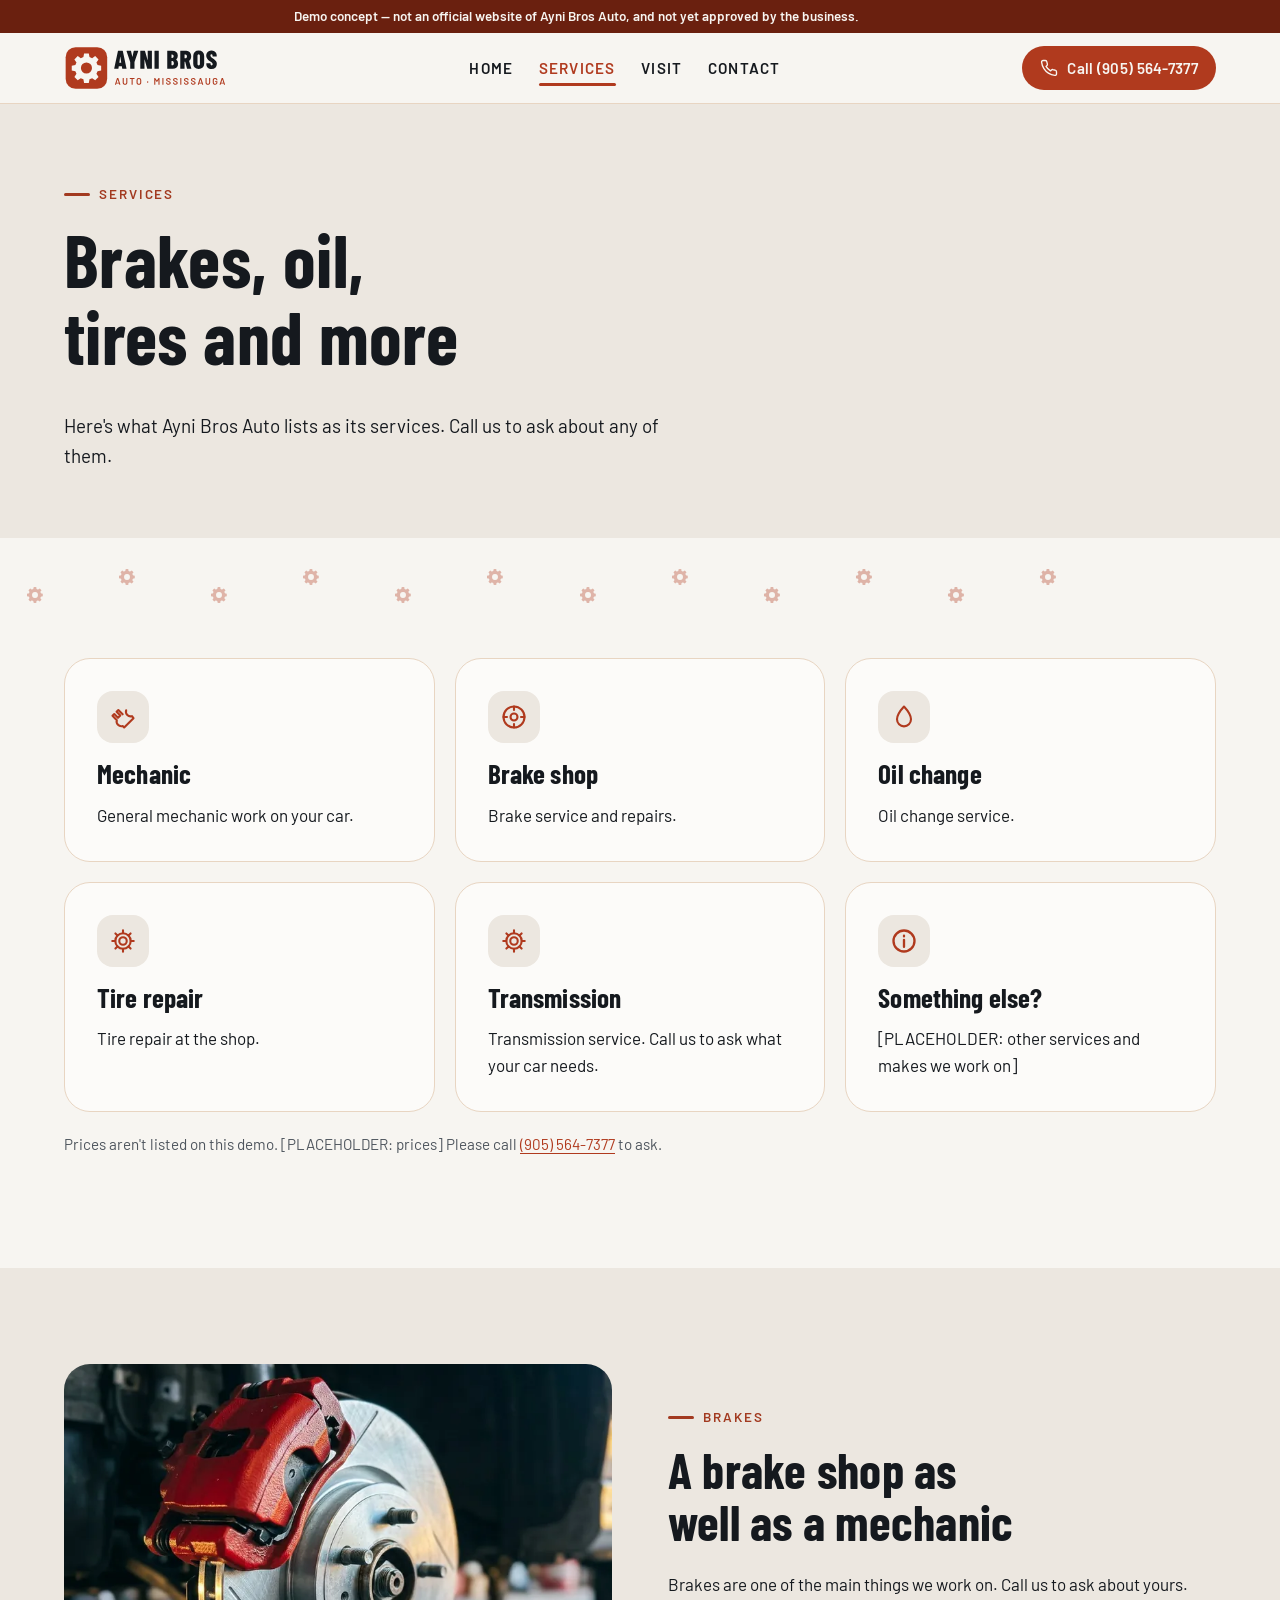
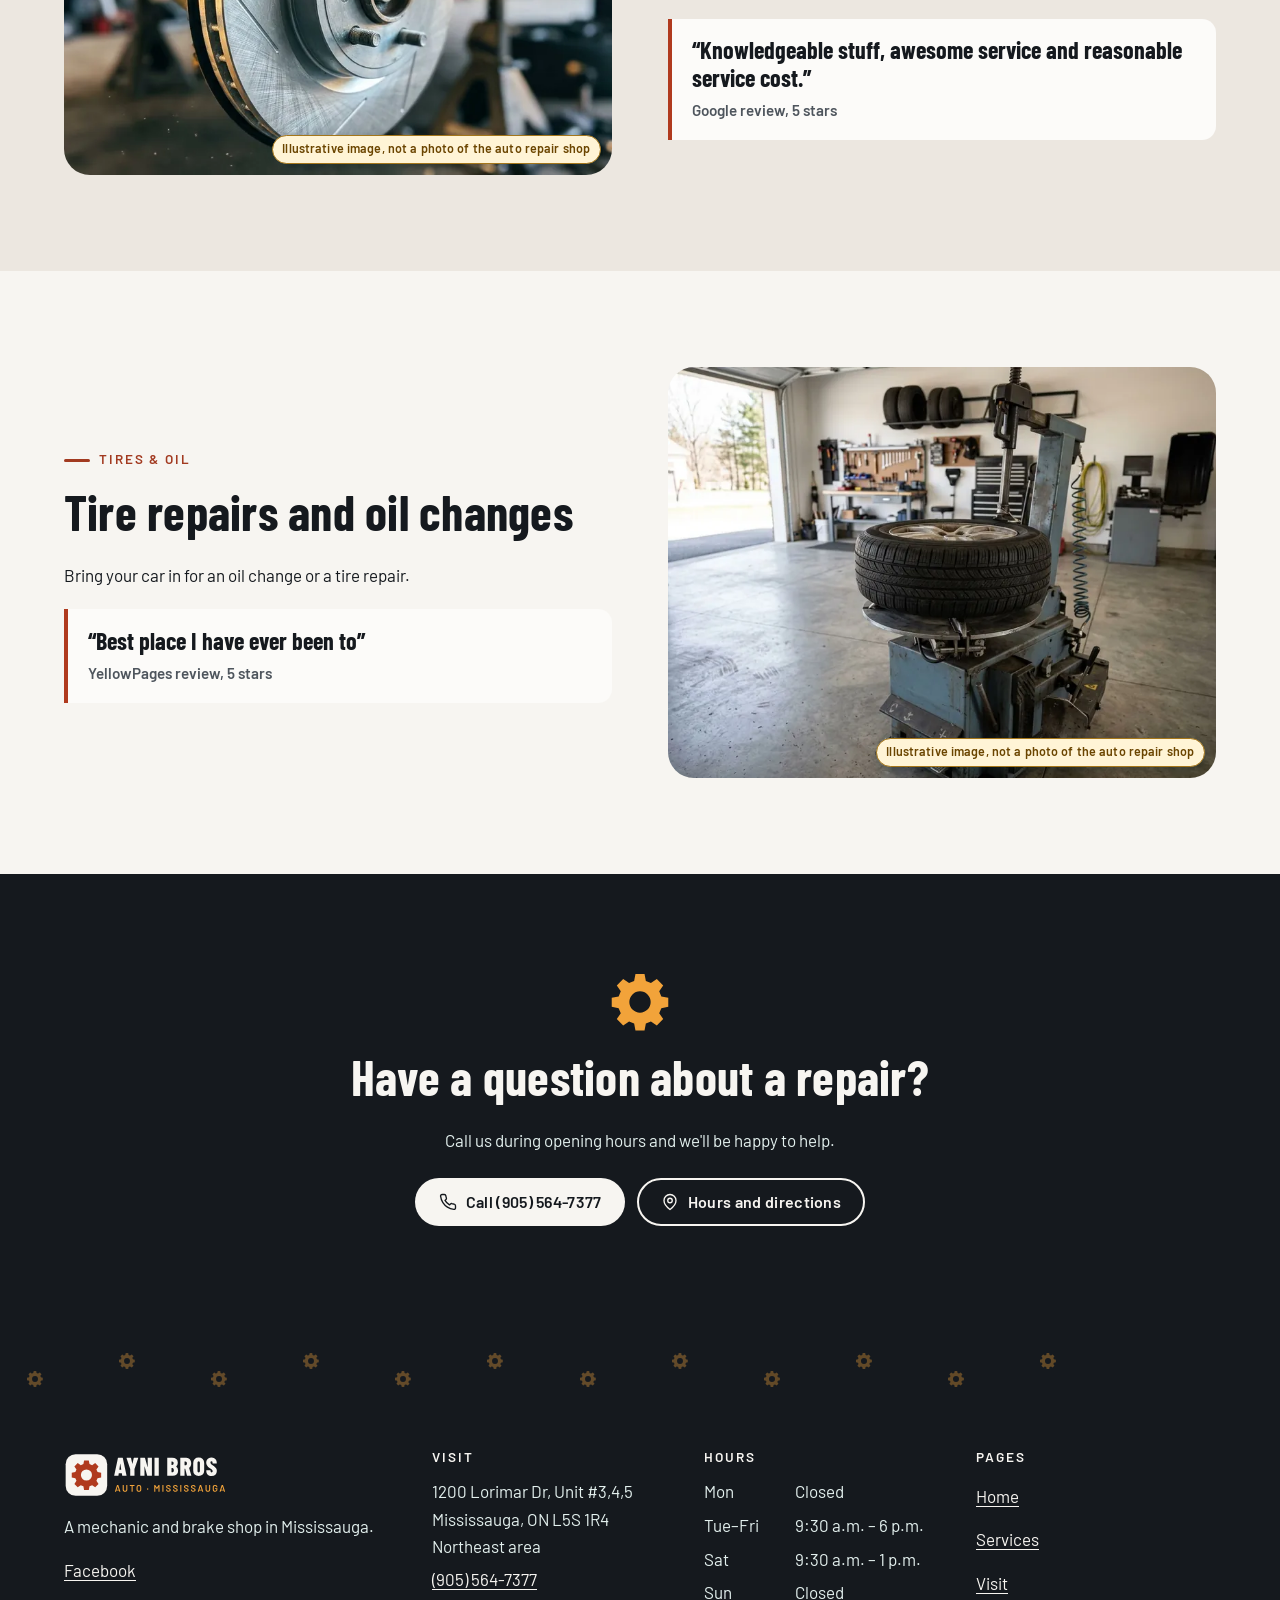
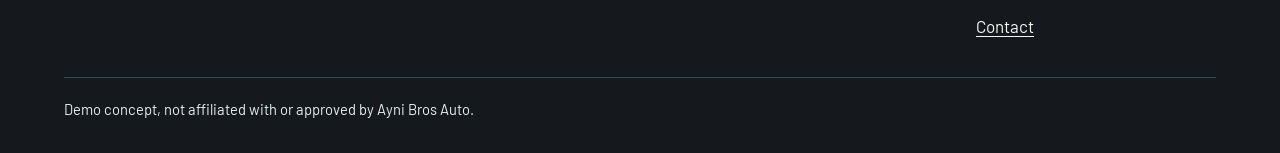
==== commit df8135ac: "Replace the published site with the updated dist build. Swap in the new HTML and shop images from di" ====
--- a/services.html
+++ b/services.html
@@ -138,7 +138,7 @@
 <section class="section section--alt" aria-labelledby="cats-title">
   <div class="container split">
     <div class="reveal reveal-l"><div class="media "><span class="ph-badge image-badge">Illustrative image, not a photo of the auto repair shop</span>
-  <img src="img/brakes-800.webp" srcset="img/brakes-480.webp 480w, img/brakes-800.webp 800w, img/brakes-1200.webp 1200w" sizes="(min-width: 900px) 540px, 92vw" width="1200" height="900" alt="Illustration of a brake disc and caliper on a dark background" loading="lazy" decoding="async">
+  <img src="img/brakes-800.webp" srcset="img/brakes-480.webp 480w, img/brakes-800.webp 800w, img/brakes-1200.webp 1200w" sizes="(min-width: 900px) 540px, 92vw" width="1200" height="900" alt="Close-up of a brake disc and red caliper on a car hub" loading="lazy" decoding="async">
 </div></div>
     <div class="reveal reveal-r">
       <p class="eyebrow">Brakes</p>
@@ -151,7 +151,7 @@
 <section class="section" aria-labelledby="boutique-title">
   <div class="container split split--flip">
     <div class="reveal reveal-r"><div class="media "><span class="ph-badge image-badge">Illustrative image, not a photo of the auto repair shop</span>
-  <img src="img/tires-800.webp" srcset="img/tires-480.webp 480w, img/tires-800.webp 800w, img/tires-1200.webp 1200w" sizes="(min-width: 900px) 540px, 92vw" width="1200" height="900" alt="Illustration of a car tire on a dark background" loading="lazy" decoding="async">
+  <img src="img/tires-800.webp" srcset="img/tires-480.webp 480w, img/tires-800.webp 800w, img/tires-1200.webp 1200w" sizes="(min-width: 900px) 540px, 92vw" width="1200" height="900" alt="A car tire on a tire changing machine in a garage bay" loading="lazy" decoding="async">
 </div></div>
     <div class="reveal reveal-l">
       <p class="eyebrow">Tires &amp; oil</p>
